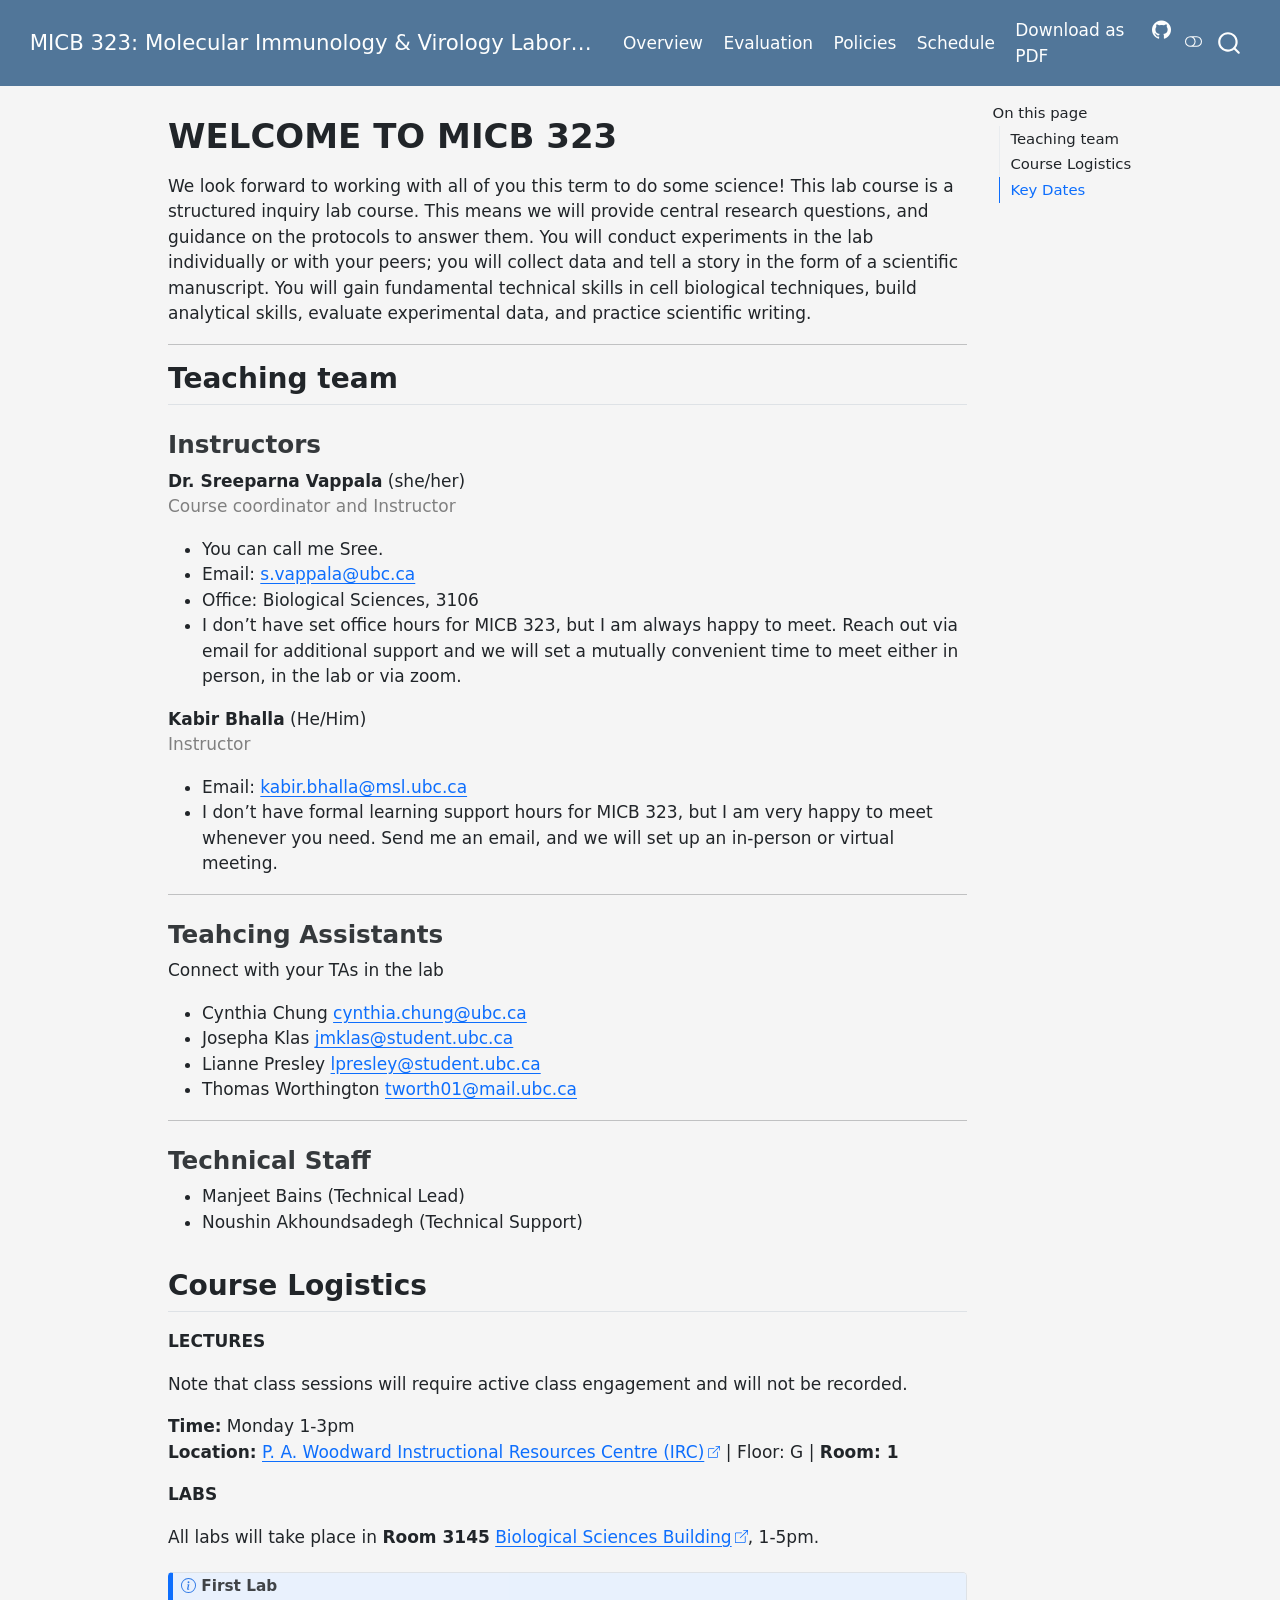
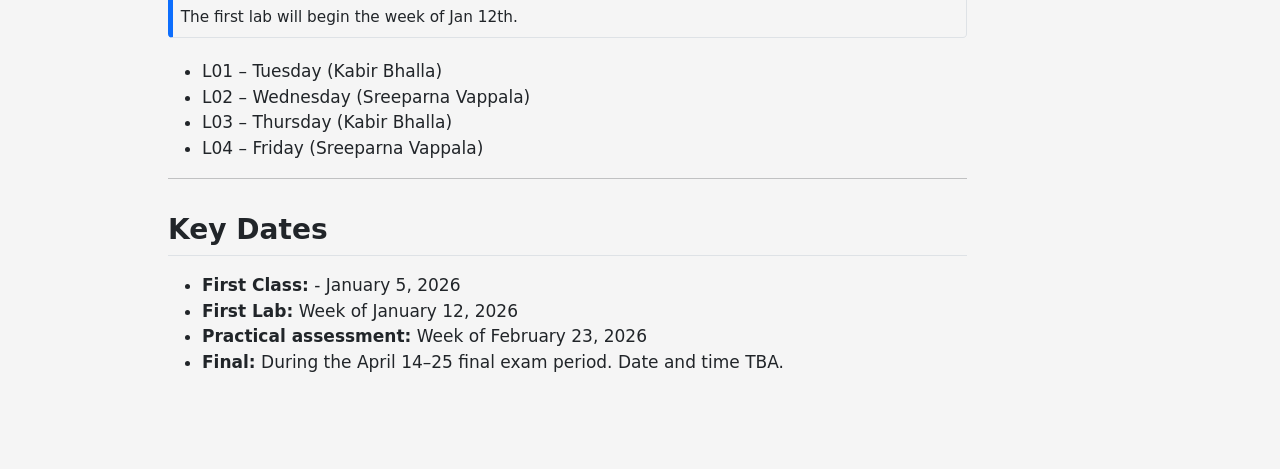
==== index.html @ b37df7ae "Built site for gh-pages" ====
<!DOCTYPE html>
<html xmlns="http://www.w3.org/1999/xhtml" lang="en" xml:lang="en"><head>

<meta charset="utf-8">
<meta name="generator" content="quarto-1.8.26">

<meta name="viewport" content="width=device-width, initial-scale=1.0, user-scalable=yes">


<title>WELCOME TO MICB 323 – MICB 323: Molecular Immunology &amp; Virology Laboratory</title>
<style>
code{white-space: pre-wrap;}
span.smallcaps{font-variant: small-caps;}
div.columns{display: flex; gap: min(4vw, 1.5em);}
div.column{flex: auto; overflow-x: auto;}
div.hanging-indent{margin-left: 1.5em; text-indent: -1.5em;}
ul.task-list{list-style: none;}
ul.task-list li input[type="checkbox"] {
  width: 0.8em;
  margin: 0 0.8em 0.2em -1em; /* quarto-specific, see https://github.com/quarto-dev/quarto-cli/issues/4556 */ 
  vertical-align: middle;
}
</style>


<script src="site_libs/quarto-nav/quarto-nav.js"></script>
<script src="site_libs/quarto-nav/headroom.min.js"></script>
<script src="site_libs/clipboard/clipboard.min.js"></script>
<script src="site_libs/quarto-search/autocomplete.umd.js"></script>
<script src="site_libs/quarto-search/fuse.min.js"></script>
<script src="site_libs/quarto-search/quarto-search.js"></script>
<meta name="quarto:offset" content="./">
<script src="site_libs/quarto-html/quarto.js" type="module"></script>
<script src="site_libs/quarto-html/tabsets/tabsets.js" type="module"></script>
<script src="site_libs/quarto-html/axe/axe-check.js" type="module"></script>
<script src="site_libs/quarto-html/popper.min.js"></script>
<script src="site_libs/quarto-html/tippy.umd.min.js"></script>
<script src="site_libs/quarto-html/anchor.min.js"></script>
<link href="site_libs/quarto-html/tippy.css" rel="stylesheet">
<link href="site_libs/quarto-html/quarto-syntax-highlighting-587c61ba64f3a5504c4d52d930310e48.css" rel="stylesheet" class="quarto-color-scheme" id="quarto-text-highlighting-styles">
<link href="site_libs/quarto-html/quarto-syntax-highlighting-dark-b758ccaa5987ceb1b75504551e579abf.css" rel="stylesheet" class="quarto-color-scheme quarto-color-alternate" id="quarto-text-highlighting-styles">
<link href="site_libs/quarto-html/quarto-syntax-highlighting-587c61ba64f3a5504c4d52d930310e48.css" rel="stylesheet" class="quarto-color-scheme-extra" id="quarto-text-highlighting-styles">
<script src="site_libs/bootstrap/bootstrap.min.js"></script>
<link href="site_libs/bootstrap/bootstrap-icons.css" rel="stylesheet">
<link href="site_libs/bootstrap/bootstrap-cabe82ec482b288a3880491aa7ab6cbd.min.css" rel="stylesheet" append-hash="true" class="quarto-color-scheme" id="quarto-bootstrap" data-mode="light">
<link href="site_libs/bootstrap/bootstrap-dark-44c35d404c9d61f388c5a20bd0a263a0.min.css" rel="stylesheet" append-hash="true" class="quarto-color-scheme quarto-color-alternate" id="quarto-bootstrap" data-mode="light">
<link href="site_libs/bootstrap/bootstrap-cabe82ec482b288a3880491aa7ab6cbd.min.css" rel="stylesheet" append-hash="true" class="quarto-color-scheme-extra" id="quarto-bootstrap" data-mode="light">
<script id="quarto-search-options" type="application/json">{
  "location": "navbar",
  "copy-button": false,
  "collapse-after": 3,
  "panel-placement": "end",
  "type": "overlay",
  "limit": 50,
  "keyboard-shortcut": [
    "f",
    "/",
    "s"
  ],
  "show-item-context": false,
  "language": {
    "search-no-results-text": "No results",
    "search-matching-documents-text": "matching documents",
    "search-copy-link-title": "Copy link to search",
    "search-hide-matches-text": "Hide additional matches",
    "search-more-match-text": "more match in this document",
    "search-more-matches-text": "more matches in this document",
    "search-clear-button-title": "Clear",
    "search-text-placeholder": "",
    "search-detached-cancel-button-title": "Cancel",
    "search-submit-button-title": "Submit",
    "search-label": "Search"
  }
}</script>


</head>

<body class="nav-fixed quarto-light"><script id="quarto-html-before-body" type="application/javascript">
    const toggleBodyColorMode = (bsSheetEl) => {
      const mode = bsSheetEl.getAttribute("data-mode");
      const bodyEl = window.document.querySelector("body");
      if (mode === "dark") {
        bodyEl.classList.add("quarto-dark");
        bodyEl.classList.remove("quarto-light");
      } else {
        bodyEl.classList.add("quarto-light");
        bodyEl.classList.remove("quarto-dark");
      }
    }
    const toggleBodyColorPrimary = () => {
      const bsSheetEl = window.document.querySelector("link#quarto-bootstrap:not([rel=disabled-stylesheet])");
      if (bsSheetEl) {
        toggleBodyColorMode(bsSheetEl);
      }
    }
    const setColorSchemeToggle = (alternate) => {
      const toggles = window.document.querySelectorAll('.quarto-color-scheme-toggle');
      for (let i=0; i < toggles.length; i++) {
        const toggle = toggles[i];
        if (toggle) {
          if (alternate) {
            toggle.classList.add("alternate");
          } else {
            toggle.classList.remove("alternate");
          }
        }
      }
    };
    const toggleColorMode = (alternate) => {
      // Switch the stylesheets
      const primaryStylesheets = window.document.querySelectorAll('link.quarto-color-scheme:not(.quarto-color-alternate)');
      const alternateStylesheets = window.document.querySelectorAll('link.quarto-color-scheme.quarto-color-alternate');
      manageTransitions('#quarto-margin-sidebar .nav-link', false);
      if (alternate) {
        // note: dark is layered on light, we don't disable primary!
        enableStylesheet(alternateStylesheets);
        for (const sheetNode of alternateStylesheets) {
          if (sheetNode.id === "quarto-bootstrap") {
            toggleBodyColorMode(sheetNode);
          }
        }
      } else {
        disableStylesheet(alternateStylesheets);
        enableStylesheet(primaryStylesheets)
        toggleBodyColorPrimary();
      }
      manageTransitions('#quarto-margin-sidebar .nav-link', true);
      // Switch the toggles
      setColorSchemeToggle(alternate)
      // Hack to workaround the fact that safari doesn't
      // properly recolor the scrollbar when toggling (#1455)
      if (navigator.userAgent.indexOf('Safari') > 0 && navigator.userAgent.indexOf('Chrome') == -1) {
        manageTransitions("body", false);
        window.scrollTo(0, 1);
        setTimeout(() => {
          window.scrollTo(0, 0);
          manageTransitions("body", true);
        }, 40);
      }
    }
    const disableStylesheet = (stylesheets) => {
      for (let i=0; i < stylesheets.length; i++) {
        const stylesheet = stylesheets[i];
        stylesheet.rel = 'disabled-stylesheet';
      }
    }
    const enableStylesheet = (stylesheets) => {
      for (let i=0; i < stylesheets.length; i++) {
        const stylesheet = stylesheets[i];
        if(stylesheet.rel !== 'stylesheet') { // for Chrome, which will still FOUC without this check
          stylesheet.rel = 'stylesheet';
        }
      }
    }
    const manageTransitions = (selector, allowTransitions) => {
      const els = window.document.querySelectorAll(selector);
      for (let i=0; i < els.length; i++) {
        const el = els[i];
        if (allowTransitions) {
          el.classList.remove('notransition');
        } else {
          el.classList.add('notransition');
        }
      }
    }
    const isFileUrl = () => {
      return window.location.protocol === 'file:';
    }
    const hasAlternateSentinel = () => {
      let styleSentinel = getColorSchemeSentinel();
      if (styleSentinel !== null) {
        return styleSentinel === "alternate";
      } else {
        return false;
      }
    }
    const setStyleSentinel = (alternate) => {
      const value = alternate ? "alternate" : "default";
      if (!isFileUrl()) {
        window.localStorage.setItem("quarto-color-scheme", value);
      } else {
        localAlternateSentinel = value;
      }
    }
    const getColorSchemeSentinel = () => {
      if (!isFileUrl()) {
        const storageValue = window.localStorage.getItem("quarto-color-scheme");
        return storageValue != null ? storageValue : localAlternateSentinel;
      } else {
        return localAlternateSentinel;
      }
    }
    const toggleGiscusIfUsed = (isAlternate, darkModeDefault) => {
      const baseTheme = document.querySelector('#giscus-base-theme')?.value ?? 'light';
      const alternateTheme = document.querySelector('#giscus-alt-theme')?.value ?? 'dark';
      let newTheme = '';
      if(authorPrefersDark) {
        newTheme = isAlternate ? baseTheme : alternateTheme;
      } else {
        newTheme = isAlternate ? alternateTheme : baseTheme;
      }
      const changeGiscusTheme = () => {
        // From: https://github.com/giscus/giscus/issues/336
        const sendMessage = (message) => {
          const iframe = document.querySelector('iframe.giscus-frame');
          if (!iframe) return;
          iframe.contentWindow.postMessage({ giscus: message }, 'https://giscus.app');
        }
        sendMessage({
          setConfig: {
            theme: newTheme
          }
        });
      }
      const isGiscussLoaded = window.document.querySelector('iframe.giscus-frame') !== null;
      if (isGiscussLoaded) {
        changeGiscusTheme();
      }
    };
    const authorPrefersDark = false;
    const darkModeDefault = authorPrefersDark;
      document.querySelector('link#quarto-text-highlighting-styles.quarto-color-scheme-extra').rel = 'disabled-stylesheet';
      document.querySelector('link#quarto-bootstrap.quarto-color-scheme-extra').rel = 'disabled-stylesheet';
    let localAlternateSentinel = darkModeDefault ? 'alternate' : 'default';
    // Dark / light mode switch
    window.quartoToggleColorScheme = () => {
      // Read the current dark / light value
      let toAlternate = !hasAlternateSentinel();
      toggleColorMode(toAlternate);
      setStyleSentinel(toAlternate);
      toggleGiscusIfUsed(toAlternate, darkModeDefault);
      window.dispatchEvent(new Event('resize'));
    };
    // Switch to dark mode if need be
    if (hasAlternateSentinel()) {
      toggleColorMode(true);
    } else {
      toggleColorMode(false);
    }
  </script>

<div id="quarto-search-results"></div>
  <header id="quarto-header" class="headroom fixed-top">
    <nav class="navbar navbar-expand-lg " data-bs-theme="dark">
      <div class="navbar-container container-fluid">
      <div class="navbar-brand-container mx-auto">
    <a class="navbar-brand" href="./index.html">
    <span class="navbar-title">MICB 323: Molecular Immunology &amp; Virology Laboratory</span>
    </a>
  </div>
            <div id="quarto-search" class="" title="Search"></div>
          <button class="navbar-toggler" type="button" data-bs-toggle="collapse" data-bs-target="#navbarCollapse" aria-controls="navbarCollapse" role="menu" aria-expanded="false" aria-label="Toggle navigation" onclick="if (window.quartoToggleHeadroom) { window.quartoToggleHeadroom(); }">
  <span class="navbar-toggler-icon"></span>
</button>
          <div class="collapse navbar-collapse" id="navbarCollapse">
            <ul class="navbar-nav navbar-nav-scroll me-auto">
  <li class="nav-item">
    <a class="nav-link" href="./overview.html"> 
<span class="menu-text">Overview</span></a>
  </li>  
  <li class="nav-item">
    <a class="nav-link" href="./evaluation.html"> 
<span class="menu-text">Evaluation</span></a>
  </li>  
  <li class="nav-item">
    <a class="nav-link" href="./course_policies.html"> 
<span class="menu-text">Policies</span></a>
  </li>  
  <li class="nav-item">
    <a class="nav-link" href="./schedule.html"> 
<span class="menu-text">Schedule</span></a>
  </li>  
</ul>
            <ul class="navbar-nav navbar-nav-scroll ms-auto">
  <li class="nav-item">
    <a class="nav-link" href="./MICB323-2025WT2-Syllabus.pdf"> 
<span class="menu-text">Download as PDF</span></a>
  </li>  
  <li class="nav-item compact">
    <a class="nav-link" href="https://github.com/ubc-micb-323/2025WT2"> <i class="bi bi-github" role="img">
</i> 
<span class="menu-text"></span></a>
  </li>  
</ul>
          </div> <!-- /navcollapse -->
            <div class="quarto-navbar-tools">
  <a href="" class="quarto-color-scheme-toggle quarto-navigation-tool  px-1" onclick="window.quartoToggleColorScheme(); return false;" title="Toggle dark mode"><i class="bi"></i></a>
</div>
      </div> <!-- /container-fluid -->
    </nav>
</header>
<!-- content -->
<div id="quarto-content" class="quarto-container page-columns page-rows-contents page-layout-article page-navbar">
<!-- sidebar -->
<!-- margin-sidebar -->
    <div id="quarto-margin-sidebar" class="sidebar margin-sidebar">
        <nav id="TOC" role="doc-toc" class="toc-active">
    <h2 id="toc-title">On this page</h2>
   
  <ul>
  <li><a href="#teaching-team" id="toc-teaching-team" class="nav-link active" data-scroll-target="#teaching-team">Teaching team</a>
  <ul class="collapse">
  <li><a href="#instructors" id="toc-instructors" class="nav-link" data-scroll-target="#instructors">Instructors</a></li>
  <li><a href="#teahcing-assistants" id="toc-teahcing-assistants" class="nav-link" data-scroll-target="#teahcing-assistants">Teahcing Assistants</a></li>
  <li><a href="#technical-staff" id="toc-technical-staff" class="nav-link" data-scroll-target="#technical-staff">Technical Staff</a></li>
  </ul></li>
  <li><a href="#course-logistics" id="toc-course-logistics" class="nav-link" data-scroll-target="#course-logistics">Course Logistics</a></li>
  <li><a href="#key-dates" id="toc-key-dates" class="nav-link" data-scroll-target="#key-dates">Key Dates</a></li>
  </ul>
</nav>
    </div>
<!-- main -->
<main class="content" id="quarto-document-content">


<header id="title-block-header" class="quarto-title-block default">
<div class="quarto-title">
<h1 class="title">WELCOME TO MICB 323</h1>
</div>



<div class="quarto-title-meta">

    
  
    
  </div>
  


</header>


<p>We look forward to working with all of you this term to do some science! This lab course is a structured inquiry lab course. This means we will provide central research questions, and guidance on the protocols to answer them. You will conduct experiments in the lab individually or with your peers; you will collect data and tell a story in the form of a scientific manuscript. You will gain fundamental technical skills in cell biological techniques, build analytical skills, evaluate experimental data, and practice scientific writing.</p>
<hr>
<section id="teaching-team" class="level2">
<h2 class="anchored" data-anchor-id="teaching-team">Teaching team</h2>
<section id="instructors" class="level3">
<h3 class="anchored" data-anchor-id="instructors">Instructors</h3>
<p><strong>Dr.&nbsp;Sreeparna Vappala</strong> (she/her)<br> <span style="color:gray;">Course coordinator and Instructor</span></p>
<ul>
<li>You can call me Sree.</li>
<li>Email: <a href="mailto:s.vappala@ubc.ca">s.vappala@ubc.ca</a></li>
<li>Office: Biological Sciences, 3106</li>
<li>I don’t have set office hours for MICB 323, but I am always happy to meet. Reach out via email for additional support and we will set a mutually convenient time to meet either in person, in the lab or via zoom.</li>
</ul>
<p><strong>Kabir Bhalla</strong> (He/Him)<br> <span style="color:gray;">Instructor</span></p>
<ul>
<li>Email: <a href="mailto:kabir.bhalla@msl.ubc.ca">kabir.bhalla@msl.ubc.ca</a></li>
<li>I don’t have formal learning support hours for MICB 323, but I am very happy to meet whenever you need. Send me an email, and we will set up an in-person or virtual meeting.</li>
</ul>
<hr>
</section>
<section id="teahcing-assistants" class="level3">
<h3 class="anchored" data-anchor-id="teahcing-assistants">Teahcing Assistants</h3>
<p>Connect with your TAs in the lab</p>
<ul>
<li>Cynthia Chung <a href="mailto:cynthia.chung@ubc.ca">cynthia.chung@ubc.ca</a></li>
<li>Josepha Klas <a href="mailto:jmklas@student.ubc.ca">jmklas@student.ubc.ca</a></li>
<li>Lianne Presley <a href="mailto:lpresley@student.ubc.ca">lpresley@student.ubc.ca</a></li>
<li>Thomas Worthington <a href="mailto:tworth01@mail.ubc.ca">tworth01@mail.ubc.ca</a></li>
</ul>
<hr>
</section>
<section id="technical-staff" class="level3">
<h3 class="anchored" data-anchor-id="technical-staff">Technical Staff</h3>
<ul>
<li>Manjeet Bains (Technical Lead)</li>
<li>Noushin Akhoundsadegh (Technical Support)</li>
</ul>
</section>
</section>
<section id="course-logistics" class="level2">
<h2 class="anchored" data-anchor-id="course-logistics">Course Logistics</h2>
<p><strong>LECTURES</strong></p>
<p>Note that class sessions will require active class engagement and will not be recorded.</p>
<p><strong>Time:</strong> Monday 1-3pm<br>
<strong>Location:</strong> <a href="https://maps.ubc.ca/?code=IRC">P. A. Woodward Instructional Resources Centre (IRC)</a> | Floor: G | <strong>Room: 1</strong></p>
<p><strong>LABS</strong></p>
<p>All labs will take place in <strong>Room 3145</strong> <a href="https://maps.ubc.ca/?code=BIOL">Biological Sciences Building</a>, 1-5pm.</p>
<div class="callout callout-style-default callout-note callout-titled">
<div class="callout-header d-flex align-content-center">
<div class="callout-icon-container">
<i class="callout-icon"></i>
</div>
<div class="callout-title-container flex-fill">
<span class="screen-reader-only">Note</span>First Lab
</div>
</div>
<div class="callout-body-container callout-body">
<p>The first lab will begin the week of Jan 12th.</p>
</div>
</div>
<ul>
<li>L01 – Tuesday (Kabir Bhalla)</li>
<li>L02 – Wednesday (Sreeparna Vappala)</li>
<li>L03 – Thursday (Kabir Bhalla)</li>
<li>L04 – Friday (Sreeparna Vappala)</li>
</ul>
<hr>
</section>
<section id="key-dates" class="level2">
<h2 class="anchored" data-anchor-id="key-dates">Key Dates</h2>
<ul>
<li><strong>First Class:</strong> - January 5, 2026</li>
<li><strong>First Lab:</strong> Week of January 12, 2026</li>
<li><strong>Practical assessment:</strong> Week of February 23, 2026</li>
<li><strong>Final:</strong> During the April 14–25 final exam period. Date and time TBA.</li>
</ul>


</section>

</main> <!-- /main -->
<script id="quarto-html-after-body" type="application/javascript">
  window.document.addEventListener("DOMContentLoaded", function (event) {
    // Ensure there is a toggle, if there isn't float one in the top right
    if (window.document.querySelector('.quarto-color-scheme-toggle') === null) {
      const a = window.document.createElement('a');
      a.classList.add('top-right');
      a.classList.add('quarto-color-scheme-toggle');
      a.href = "";
      a.onclick = function() { try { window.quartoToggleColorScheme(); } catch {} return false; };
      const i = window.document.createElement("i");
      i.classList.add('bi');
      a.appendChild(i);
      window.document.body.appendChild(a);
    }
    setColorSchemeToggle(hasAlternateSentinel())
    const icon = "";
    const anchorJS = new window.AnchorJS();
    anchorJS.options = {
      placement: 'right',
      icon: icon
    };
    anchorJS.add('.anchored');
    const isCodeAnnotation = (el) => {
      for (const clz of el.classList) {
        if (clz.startsWith('code-annotation-')) {                     
          return true;
        }
      }
      return false;
    }
    const onCopySuccess = function(e) {
      // button target
      const button = e.trigger;
      // don't keep focus
      button.blur();
      // flash "checked"
      button.classList.add('code-copy-button-checked');
      var currentTitle = button.getAttribute("title");
      button.setAttribute("title", "Copied!");
      let tooltip;
      if (window.bootstrap) {
        button.setAttribute("data-bs-toggle", "tooltip");
        button.setAttribute("data-bs-placement", "left");
        button.setAttribute("data-bs-title", "Copied!");
        tooltip = new bootstrap.Tooltip(button, 
          { trigger: "manual", 
            customClass: "code-copy-button-tooltip",
            offset: [0, -8]});
        tooltip.show();    
      }
      setTimeout(function() {
        if (tooltip) {
          tooltip.hide();
          button.removeAttribute("data-bs-title");
          button.removeAttribute("data-bs-toggle");
          button.removeAttribute("data-bs-placement");
        }
        button.setAttribute("title", currentTitle);
        button.classList.remove('code-copy-button-checked');
      }, 1000);
      // clear code selection
      e.clearSelection();
    }
    const getTextToCopy = function(trigger) {
      const outerScaffold = trigger.parentElement.cloneNode(true);
      const codeEl = outerScaffold.querySelector('code');
      for (const childEl of codeEl.children) {
        if (isCodeAnnotation(childEl)) {
          childEl.remove();
        }
      }
      return codeEl.innerText;
    }
    const clipboard = new window.ClipboardJS('.code-copy-button:not([data-in-quarto-modal])', {
      text: getTextToCopy
    });
    clipboard.on('success', onCopySuccess);
    if (window.document.getElementById('quarto-embedded-source-code-modal')) {
      const clipboardModal = new window.ClipboardJS('.code-copy-button[data-in-quarto-modal]', {
        text: getTextToCopy,
        container: window.document.getElementById('quarto-embedded-source-code-modal')
      });
      clipboardModal.on('success', onCopySuccess);
    }
      var localhostRegex = new RegExp(/^(?:http|https):\/\/localhost\:?[0-9]*\//);
      var mailtoRegex = new RegExp(/^mailto:/);
        var filterRegex = new RegExp("https:\/\/ubc-micb-323\.github\.io\/2025WT2");
      var isInternal = (href) => {
          return filterRegex.test(href) || localhostRegex.test(href) || mailtoRegex.test(href);
      }
      // Inspect non-navigation links and adorn them if external
     var links = window.document.querySelectorAll('a[href]:not(.nav-link):not(.navbar-brand):not(.toc-action):not(.sidebar-link):not(.sidebar-item-toggle):not(.pagination-link):not(.no-external):not([aria-hidden]):not(.dropdown-item):not(.quarto-navigation-tool):not(.about-link)');
      for (var i=0; i<links.length; i++) {
        const link = links[i];
        if (!isInternal(link.href)) {
          // undo the damage that might have been done by quarto-nav.js in the case of
          // links that we want to consider external
          if (link.dataset.originalHref !== undefined) {
            link.href = link.dataset.originalHref;
          }
            // target, if specified
            link.setAttribute("target", "_blank");
            if (link.getAttribute("rel") === null) {
              link.setAttribute("rel", "noopener");
            }
            // default icon
            link.classList.add("external");
        }
      }
    function tippyHover(el, contentFn, onTriggerFn, onUntriggerFn) {
      const config = {
        allowHTML: true,
        maxWidth: 500,
        delay: 100,
        arrow: false,
        appendTo: function(el) {
            return el.parentElement;
        },
        interactive: true,
        interactiveBorder: 10,
        theme: 'quarto',
        placement: 'bottom-start',
      };
      if (contentFn) {
        config.content = contentFn;
      }
      if (onTriggerFn) {
        config.onTrigger = onTriggerFn;
      }
      if (onUntriggerFn) {
        config.onUntrigger = onUntriggerFn;
      }
      window.tippy(el, config); 
    }
    const noterefs = window.document.querySelectorAll('a[role="doc-noteref"]');
    for (var i=0; i<noterefs.length; i++) {
      const ref = noterefs[i];
      tippyHover(ref, function() {
        // use id or data attribute instead here
        let href = ref.getAttribute('data-footnote-href') || ref.getAttribute('href');
        try { href = new URL(href).hash; } catch {}
        const id = href.replace(/^#\/?/, "");
        const note = window.document.getElementById(id);
        if (note) {
          return note.innerHTML;
        } else {
          return "";
        }
      });
    }
    const xrefs = window.document.querySelectorAll('a.quarto-xref');
    const processXRef = (id, note) => {
      // Strip column container classes
      const stripColumnClz = (el) => {
        el.classList.remove("page-full", "page-columns");
        if (el.children) {
          for (const child of el.children) {
            stripColumnClz(child);
          }
        }
      }
      stripColumnClz(note)
      if (id === null || id.startsWith('sec-')) {
        // Special case sections, only their first couple elements
        const container = document.createElement("div");
        if (note.children && note.children.length > 2) {
          container.appendChild(note.children[0].cloneNode(true));
          for (let i = 1; i < note.children.length; i++) {
            const child = note.children[i];
            if (child.tagName === "P" && child.innerText === "") {
              continue;
            } else {
              container.appendChild(child.cloneNode(true));
              break;
            }
          }
          if (window.Quarto?.typesetMath) {
            window.Quarto.typesetMath(container);
          }
          return container.innerHTML
        } else {
          if (window.Quarto?.typesetMath) {
            window.Quarto.typesetMath(note);
          }
          return note.innerHTML;
        }
      } else {
        // Remove any anchor links if they are present
        const anchorLink = note.querySelector('a.anchorjs-link');
        if (anchorLink) {
          anchorLink.remove();
        }
        if (window.Quarto?.typesetMath) {
          window.Quarto.typesetMath(note);
        }
        if (note.classList.contains("callout")) {
          return note.outerHTML;
        } else {
          return note.innerHTML;
        }
      }
    }
    for (var i=0; i<xrefs.length; i++) {
      const xref = xrefs[i];
      tippyHover(xref, undefined, function(instance) {
        instance.disable();
        let url = xref.getAttribute('href');
        let hash = undefined; 
        if (url.startsWith('#')) {
          hash = url;
        } else {
          try { hash = new URL(url).hash; } catch {}
        }
        if (hash) {
          const id = hash.replace(/^#\/?/, "");
          const note = window.document.getElementById(id);
          if (note !== null) {
            try {
              const html = processXRef(id, note.cloneNode(true));
              instance.setContent(html);
            } finally {
              instance.enable();
              instance.show();
            }
          } else {
            // See if we can fetch this
            fetch(url.split('#')[0])
            .then(res => res.text())
            .then(html => {
              const parser = new DOMParser();
              const htmlDoc = parser.parseFromString(html, "text/html");
              const note = htmlDoc.getElementById(id);
              if (note !== null) {
                const html = processXRef(id, note);
                instance.setContent(html);
              } 
            }).finally(() => {
              instance.enable();
              instance.show();
            });
          }
        } else {
          // See if we can fetch a full url (with no hash to target)
          // This is a special case and we should probably do some content thinning / targeting
          fetch(url)
          .then(res => res.text())
          .then(html => {
            const parser = new DOMParser();
            const htmlDoc = parser.parseFromString(html, "text/html");
            const note = htmlDoc.querySelector('main.content');
            if (note !== null) {
              // This should only happen for chapter cross references
              // (since there is no id in the URL)
              // remove the first header
              if (note.children.length > 0 && note.children[0].tagName === "HEADER") {
                note.children[0].remove();
              }
              const html = processXRef(null, note);
              instance.setContent(html);
            } 
          }).finally(() => {
            instance.enable();
            instance.show();
          });
        }
      }, function(instance) {
      });
    }
        let selectedAnnoteEl;
        const selectorForAnnotation = ( cell, annotation) => {
          let cellAttr = 'data-code-cell="' + cell + '"';
          let lineAttr = 'data-code-annotation="' +  annotation + '"';
          const selector = 'span[' + cellAttr + '][' + lineAttr + ']';
          return selector;
        }
        const selectCodeLines = (annoteEl) => {
          const doc = window.document;
          const targetCell = annoteEl.getAttribute("data-target-cell");
          const targetAnnotation = annoteEl.getAttribute("data-target-annotation");
          const annoteSpan = window.document.querySelector(selectorForAnnotation(targetCell, targetAnnotation));
          const lines = annoteSpan.getAttribute("data-code-lines").split(",");
          const lineIds = lines.map((line) => {
            return targetCell + "-" + line;
          })
          let top = null;
          let height = null;
          let parent = null;
          if (lineIds.length > 0) {
              //compute the position of the single el (top and bottom and make a div)
              const el = window.document.getElementById(lineIds[0]);
              top = el.offsetTop;
              height = el.offsetHeight;
              parent = el.parentElement.parentElement;
            if (lineIds.length > 1) {
              const lastEl = window.document.getElementById(lineIds[lineIds.length - 1]);
              const bottom = lastEl.offsetTop + lastEl.offsetHeight;
              height = bottom - top;
            }
            if (top !== null && height !== null && parent !== null) {
              // cook up a div (if necessary) and position it 
              let div = window.document.getElementById("code-annotation-line-highlight");
              if (div === null) {
                div = window.document.createElement("div");
                div.setAttribute("id", "code-annotation-line-highlight");
                div.style.position = 'absolute';
                parent.appendChild(div);
              }
              div.style.top = top - 2 + "px";
              div.style.height = height + 4 + "px";
              div.style.left = 0;
              let gutterDiv = window.document.getElementById("code-annotation-line-highlight-gutter");
              if (gutterDiv === null) {
                gutterDiv = window.document.createElement("div");
                gutterDiv.setAttribute("id", "code-annotation-line-highlight-gutter");
                gutterDiv.style.position = 'absolute';
                const codeCell = window.document.getElementById(targetCell);
                const gutter = codeCell.querySelector('.code-annotation-gutter');
                gutter.appendChild(gutterDiv);
              }
              gutterDiv.style.top = top - 2 + "px";
              gutterDiv.style.height = height + 4 + "px";
            }
            selectedAnnoteEl = annoteEl;
          }
        };
        const unselectCodeLines = () => {
          const elementsIds = ["code-annotation-line-highlight", "code-annotation-line-highlight-gutter"];
          elementsIds.forEach((elId) => {
            const div = window.document.getElementById(elId);
            if (div) {
              div.remove();
            }
          });
          selectedAnnoteEl = undefined;
        };
          // Handle positioning of the toggle
      window.addEventListener(
        "resize",
        throttle(() => {
          elRect = undefined;
          if (selectedAnnoteEl) {
            selectCodeLines(selectedAnnoteEl);
          }
        }, 10)
      );
      function throttle(fn, ms) {
      let throttle = false;
      let timer;
        return (...args) => {
          if(!throttle) { // first call gets through
              fn.apply(this, args);
              throttle = true;
          } else { // all the others get throttled
              if(timer) clearTimeout(timer); // cancel #2
              timer = setTimeout(() => {
                fn.apply(this, args);
                timer = throttle = false;
              }, ms);
          }
        };
      }
        // Attach click handler to the DT
        const annoteDls = window.document.querySelectorAll('dt[data-target-cell]');
        for (const annoteDlNode of annoteDls) {
          annoteDlNode.addEventListener('click', (event) => {
            const clickedEl = event.target;
            if (clickedEl !== selectedAnnoteEl) {
              unselectCodeLines();
              const activeEl = window.document.querySelector('dt[data-target-cell].code-annotation-active');
              if (activeEl) {
                activeEl.classList.remove('code-annotation-active');
              }
              selectCodeLines(clickedEl);
              clickedEl.classList.add('code-annotation-active');
            } else {
              // Unselect the line
              unselectCodeLines();
              clickedEl.classList.remove('code-annotation-active');
            }
          });
        }
    const findCites = (el) => {
      const parentEl = el.parentElement;
      if (parentEl) {
        const cites = parentEl.dataset.cites;
        if (cites) {
          return {
            el,
            cites: cites.split(' ')
          };
        } else {
          return findCites(el.parentElement)
        }
      } else {
        return undefined;
      }
    };
    var bibliorefs = window.document.querySelectorAll('a[role="doc-biblioref"]');
    for (var i=0; i<bibliorefs.length; i++) {
      const ref = bibliorefs[i];
      const citeInfo = findCites(ref);
      if (citeInfo) {
        tippyHover(citeInfo.el, function() {
          var popup = window.document.createElement('div');
          citeInfo.cites.forEach(function(cite) {
            var citeDiv = window.document.createElement('div');
            citeDiv.classList.add('hanging-indent');
            citeDiv.classList.add('csl-entry');
            var biblioDiv = window.document.getElementById('ref-' + cite);
            if (biblioDiv) {
              citeDiv.innerHTML = biblioDiv.innerHTML;
            }
            popup.appendChild(citeDiv);
          });
          return popup.innerHTML;
        });
      }
    }
  });
  </script>
</div> <!-- /content -->




</body></html>
---- site_libs/quarto-html/tippy.css ----
.tippy-box[data-animation=fade][data-state=hidden]{opacity:0}[data-tippy-root]{max-width:calc(100vw - 10px)}.tippy-box{position:relative;background-color:#333;color:#fff;border-radius:4px;font-size:14px;line-height:1.4;white-space:normal;outline:0;transition-property:transform,visibility,opacity}.tippy-box[data-placement^=top]>.tippy-arrow{bottom:0}.tippy-box[data-placement^=top]>.tippy-arrow:before{bottom:-7px;left:0;border-width:8px 8px 0;border-top-color:initial;transform-origin:center top}.tippy-box[data-placement^=bottom]>.tippy-arrow{top:0}.tippy-box[data-placement^=bottom]>.tippy-arrow:before{top:-7px;left:0;border-width:0 8px 8px;border-bottom-color:initial;transform-origin:center bottom}.tippy-box[data-placement^=left]>.tippy-arrow{right:0}.tippy-box[data-placement^=left]>.tippy-arrow:before{border-width:8px 0 8px 8px;border-left-color:initial;right:-7px;transform-origin:center left}.tippy-box[data-placement^=right]>.tippy-arrow{left:0}.tippy-box[data-placement^=right]>.tippy-arrow:before{left:-7px;border-width:8px 8px 8px 0;border-right-color:initial;transform-origin:center right}.tippy-box[data-inertia][data-state=visible]{transition-timing-function:cubic-bezier(.54,1.5,.38,1.11)}.tippy-arrow{width:16px;height:16px;color:#333}.tippy-arrow:before{content:"";position:absolute;border-color:transparent;border-style:solid}.tippy-content{position:relative;padding:5px 9px;z-index:1}
---- site_libs/quarto-html/quarto-syntax-highlighting-587c61ba64f3a5504c4d52d930310e48.css ----
/* quarto syntax highlight colors */
:root {
  --quarto-hl-ot-color: #003B4F;
  --quarto-hl-at-color: #657422;
  --quarto-hl-ss-color: #20794D;
  --quarto-hl-an-color: #5E5E5E;
  --quarto-hl-fu-color: #4758AB;
  --quarto-hl-st-color: #20794D;
  --quarto-hl-cf-color: #003B4F;
  --quarto-hl-op-color: #5E5E5E;
  --quarto-hl-er-color: #AD0000;
  --quarto-hl-bn-color: #AD0000;
  --quarto-hl-al-color: #AD0000;
  --quarto-hl-va-color: #111111;
  --quarto-hl-bu-color: inherit;
  --quarto-hl-ex-color: inherit;
  --quarto-hl-pp-color: #AD0000;
  --quarto-hl-in-color: #5E5E5E;
  --quarto-hl-vs-color: #20794D;
  --quarto-hl-wa-color: #5E5E5E;
  --quarto-hl-do-color: #5E5E5E;
  --quarto-hl-im-color: #00769E;
  --quarto-hl-ch-color: #20794D;
  --quarto-hl-dt-color: #AD0000;
  --quarto-hl-fl-color: #AD0000;
  --quarto-hl-co-color: #5E5E5E;
  --quarto-hl-cv-color: #5E5E5E;
  --quarto-hl-cn-color: #8f5902;
  --quarto-hl-sc-color: #5E5E5E;
  --quarto-hl-dv-color: #AD0000;
  --quarto-hl-kw-color: #003B4F;
}

/* other quarto variables */
:root {
  --quarto-font-monospace: SFMono-Regular, Menlo, Monaco, Consolas, "Liberation Mono", "Courier New", monospace;
}

/* syntax highlight based on Pandoc's rules */
pre > code.sourceCode > span {
  color: #003B4F;
}

code.sourceCode > span {
  color: #003B4F;
}

div.sourceCode,
div.sourceCode pre.sourceCode {
  color: #003B4F;
}

/* Normal */
code span {
  color: #003B4F;
}

/* Alert */
code span.al {
  color: #AD0000;
  font-style: inherit;
}

/* Annotation */
code span.an {
  color: #5E5E5E;
  font-style: inherit;
}

/* Attribute */
code span.at {
  color: #657422;
  font-style: inherit;
}

/* BaseN */
code span.bn {
  color: #AD0000;
  font-style: inherit;
}

/* BuiltIn */
code span.bu {
  font-style: inherit;
}

/* ControlFlow */
code span.cf {
  color: #003B4F;
  font-weight: bold;
  font-style: inherit;
}

/* Char */
code span.ch {
  color: #20794D;
  font-style: inherit;
}

/* Constant */
code span.cn {
  color: #8f5902;
  font-style: inherit;
}

/* Comment */
code span.co {
  color: #5E5E5E;
  font-style: inherit;
}

/* CommentVar */
code span.cv {
  color: #5E5E5E;
  font-style: italic;
}

/* Documentation */
code span.do {
  color: #5E5E5E;
  font-style: italic;
}

/* DataType */
code span.dt {
  color: #AD0000;
  font-style: inherit;
}

/* DecVal */
code span.dv {
  color: #AD0000;
  font-style: inherit;
}

/* Error */
code span.er {
  color: #AD0000;
  font-style: inherit;
}

/* Extension */
code span.ex {
  font-style: inherit;
}

/* Float */
code span.fl {
  color: #AD0000;
  font-style: inherit;
}

/* Function */
code span.fu {
  color: #4758AB;
  font-style: inherit;
}

/* Import */
code span.im {
  color: #00769E;
  font-style: inherit;
}

/* Information */
code span.in {
  color: #5E5E5E;
  font-style: inherit;
}

/* Keyword */
code span.kw {
  color: #003B4F;
  font-weight: bold;
  font-style: inherit;
}

/* Operator */
code span.op {
  color: #5E5E5E;
  font-style: inherit;
}

/* Other */
code span.ot {
  color: #003B4F;
  font-style: inherit;
}

/* Preprocessor */
code span.pp {
  color: #AD0000;
  font-style: inherit;
}

/* SpecialChar */
code span.sc {
  color: #5E5E5E;
  font-style: inherit;
}

/* SpecialString */
code span.ss {
  color: #20794D;
  font-style: inherit;
}

/* String */
code span.st {
  color: #20794D;
  font-style: inherit;
}

/* Variable */
code span.va {
  color: #111111;
  font-style: inherit;
}

/* VerbatimString */
code span.vs {
  color: #20794D;
  font-style: inherit;
}

/* Warning */
code span.wa {
  color: #5E5E5E;
  font-style: italic;
}

.prevent-inlining {
  content: "</";
}

/*# sourceMappingURL=2dce1cc6c82594539e1579de68416b47.css.map */
---- site_libs/quarto-html/quarto-syntax-highlighting-dark-b758ccaa5987ceb1b75504551e579abf.css ----
/* quarto syntax highlight colors */
:root {
  --quarto-hl-al-color: #f07178;
  --quarto-hl-an-color: #d4d0ab;
  --quarto-hl-at-color: #00e0e0;
  --quarto-hl-bn-color: #d4d0ab;
  --quarto-hl-bu-color: #abe338;
  --quarto-hl-ch-color: #abe338;
  --quarto-hl-co-color: #f8f8f2;
  --quarto-hl-cv-color: #ffd700;
  --quarto-hl-cn-color: #ffd700;
  --quarto-hl-cf-color: #ffa07a;
  --quarto-hl-dt-color: #ffa07a;
  --quarto-hl-dv-color: #d4d0ab;
  --quarto-hl-do-color: #f8f8f2;
  --quarto-hl-er-color: #f07178;
  --quarto-hl-ex-color: #00e0e0;
  --quarto-hl-fl-color: #d4d0ab;
  --quarto-hl-fu-color: #ffa07a;
  --quarto-hl-im-color: #abe338;
  --quarto-hl-in-color: #d4d0ab;
  --quarto-hl-kw-color: #ffa07a;
  --quarto-hl-op-color: #ffa07a;
  --quarto-hl-ot-color: #00e0e0;
  --quarto-hl-pp-color: #dcc6e0;
  --quarto-hl-re-color: #00e0e0;
  --quarto-hl-sc-color: #abe338;
  --quarto-hl-ss-color: #abe338;
  --quarto-hl-st-color: #abe338;
  --quarto-hl-va-color: #00e0e0;
  --quarto-hl-vs-color: #abe338;
  --quarto-hl-wa-color: #dcc6e0;
}

/* other quarto variables */
:root {
  --quarto-font-monospace: SFMono-Regular, Menlo, Monaco, Consolas, "Liberation Mono", "Courier New", monospace;
}

/* syntax highlight based on Pandoc's rules */
pre > code.sourceCode > span {
  color: #f8f8f2;
}

code.sourceCode > span {
  color: #f8f8f2;
}

div.sourceCode,
div.sourceCode pre.sourceCode {
  color: #f8f8f2;
}

/* Normal */
code span {
  color: #f8f8f2;
}

/* Alert */
code span.al {
  color: #f07178;
}

/* Annotation */
code span.an {
  color: #d4d0ab;
}

/* Attribute */
code span.at {
  color: #00e0e0;
}

/* BaseN */
code span.bn {
  color: #d4d0ab;
}

/* BuiltIn */
code span.bu {
  color: #abe338;
}

/* ControlFlow */
code span.cf {
  font-weight: bold;
  color: #ffa07a;
}

/* Char */
code span.ch {
  color: #abe338;
}

/* Constant */
code span.cn {
  color: #ffd700;
}

/* Comment */
code span.co {
  font-style: italic;
  color: #f8f8f2;
}

/* CommentVar */
code span.cv {
  color: #ffd700;
}

/* Documentation */
code span.do {
  color: #f8f8f2;
}

/* DataType */
code span.dt {
  color: #ffa07a;
}

/* DecVal */
code span.dv {
  color: #d4d0ab;
}

/* Error */
code span.er {
  color: #f07178;
  text-decoration: underline;
}

/* Extension */
code span.ex {
  font-weight: bold;
  color: #00e0e0;
}

/* Float */
code span.fl {
  color: #d4d0ab;
}

/* Function */
code span.fu {
  color: #ffa07a;
}

/* Import */
code span.im {
  color: #abe338;
}

/* Information */
code span.in {
  color: #d4d0ab;
}

/* Keyword */
code span.kw {
  font-weight: bold;
  color: #ffa07a;
}

/* Operator */
code span.op {
  color: #ffa07a;
}

/* Other */
code span.ot {
  color: #00e0e0;
}

/* Preprocessor */
code span.pp {
  color: #dcc6e0;
}

/* RegionMarker */
code span.re {
  background-color: #f8f8f2;
  color: #00e0e0;
}

/* SpecialChar */
code span.sc {
  color: #abe338;
}

/* SpecialString */
code span.ss {
  color: #abe338;
}

/* String */
code span.st {
  color: #abe338;
}

/* Variable */
code span.va {
  color: #00e0e0;
}

/* VerbatimString */
code span.vs {
  color: #abe338;
}

/* Warning */
code span.wa {
  color: #dcc6e0;
}

.prevent-inlining {
  content: "</";
}

/*# sourceMappingURL=6c091f0476edacc1e88d089996040f32.css.map */
---- site_libs/quarto-html/quarto-syntax-highlighting-587c61ba64f3a5504c4d52d930310e48.css ----
/* quarto syntax highlight colors */
:root {
  --quarto-hl-ot-color: #003B4F;
  --quarto-hl-at-color: #657422;
  --quarto-hl-ss-color: #20794D;
  --quarto-hl-an-color: #5E5E5E;
  --quarto-hl-fu-color: #4758AB;
  --quarto-hl-st-color: #20794D;
  --quarto-hl-cf-color: #003B4F;
  --quarto-hl-op-color: #5E5E5E;
  --quarto-hl-er-color: #AD0000;
  --quarto-hl-bn-color: #AD0000;
  --quarto-hl-al-color: #AD0000;
  --quarto-hl-va-color: #111111;
  --quarto-hl-bu-color: inherit;
  --quarto-hl-ex-color: inherit;
  --quarto-hl-pp-color: #AD0000;
  --quarto-hl-in-color: #5E5E5E;
  --quarto-hl-vs-color: #20794D;
  --quarto-hl-wa-color: #5E5E5E;
  --quarto-hl-do-color: #5E5E5E;
  --quarto-hl-im-color: #00769E;
  --quarto-hl-ch-color: #20794D;
  --quarto-hl-dt-color: #AD0000;
  --quarto-hl-fl-color: #AD0000;
  --quarto-hl-co-color: #5E5E5E;
  --quarto-hl-cv-color: #5E5E5E;
  --quarto-hl-cn-color: #8f5902;
  --quarto-hl-sc-color: #5E5E5E;
  --quarto-hl-dv-color: #AD0000;
  --quarto-hl-kw-color: #003B4F;
}

/* other quarto variables */
:root {
  --quarto-font-monospace: SFMono-Regular, Menlo, Monaco, Consolas, "Liberation Mono", "Courier New", monospace;
}

/* syntax highlight based on Pandoc's rules */
pre > code.sourceCode > span {
  color: #003B4F;
}

code.sourceCode > span {
  color: #003B4F;
}

div.sourceCode,
div.sourceCode pre.sourceCode {
  color: #003B4F;
}

/* Normal */
code span {
  color: #003B4F;
}

/* Alert */
code span.al {
  color: #AD0000;
  font-style: inherit;
}

/* Annotation */
code span.an {
  color: #5E5E5E;
  font-style: inherit;
}

/* Attribute */
code span.at {
  color: #657422;
  font-style: inherit;
}

/* BaseN */
code span.bn {
  color: #AD0000;
  font-style: inherit;
}

/* BuiltIn */
code span.bu {
  font-style: inherit;
}

/* ControlFlow */
code span.cf {
  color: #003B4F;
  font-weight: bold;
  font-style: inherit;
}

/* Char */
code span.ch {
  color: #20794D;
  font-style: inherit;
}

/* Constant */
code span.cn {
  color: #8f5902;
  font-style: inherit;
}

/* Comment */
code span.co {
  color: #5E5E5E;
  font-style: inherit;
}

/* CommentVar */
code span.cv {
  color: #5E5E5E;
  font-style: italic;
}

/* Documentation */
code span.do {
  color: #5E5E5E;
  font-style: italic;
}

/* DataType */
code span.dt {
  color: #AD0000;
  font-style: inherit;
}

/* DecVal */
code span.dv {
  color: #AD0000;
  font-style: inherit;
}

/* Error */
code span.er {
  color: #AD0000;
  font-style: inherit;
}

/* Extension */
code span.ex {
  font-style: inherit;
}

/* Float */
code span.fl {
  color: #AD0000;
  font-style: inherit;
}

/* Function */
code span.fu {
  color: #4758AB;
  font-style: inherit;
}

/* Import */
code span.im {
  color: #00769E;
  font-style: inherit;
}

/* Information */
code span.in {
  color: #5E5E5E;
  font-style: inherit;
}

/* Keyword */
code span.kw {
  color: #003B4F;
  font-weight: bold;
  font-style: inherit;
}

/* Operator */
code span.op {
  color: #5E5E5E;
  font-style: inherit;
}

/* Other */
code span.ot {
  color: #003B4F;
  font-style: inherit;
}

/* Preprocessor */
code span.pp {
  color: #AD0000;
  font-style: inherit;
}

/* SpecialChar */
code span.sc {
  color: #5E5E5E;
  font-style: inherit;
}

/* SpecialString */
code span.ss {
  color: #20794D;
  font-style: inherit;
}

/* String */
code span.st {
  color: #20794D;
  font-style: inherit;
}

/* Variable */
code span.va {
  color: #111111;
  font-style: inherit;
}

/* VerbatimString */
code span.vs {
  color: #20794D;
  font-style: inherit;
}

/* Warning */
code span.wa {
  color: #5E5E5E;
  font-style: italic;
}

.prevent-inlining {
  content: "</";
}

/*# sourceMappingURL=2dce1cc6c82594539e1579de68416b47.css.map */
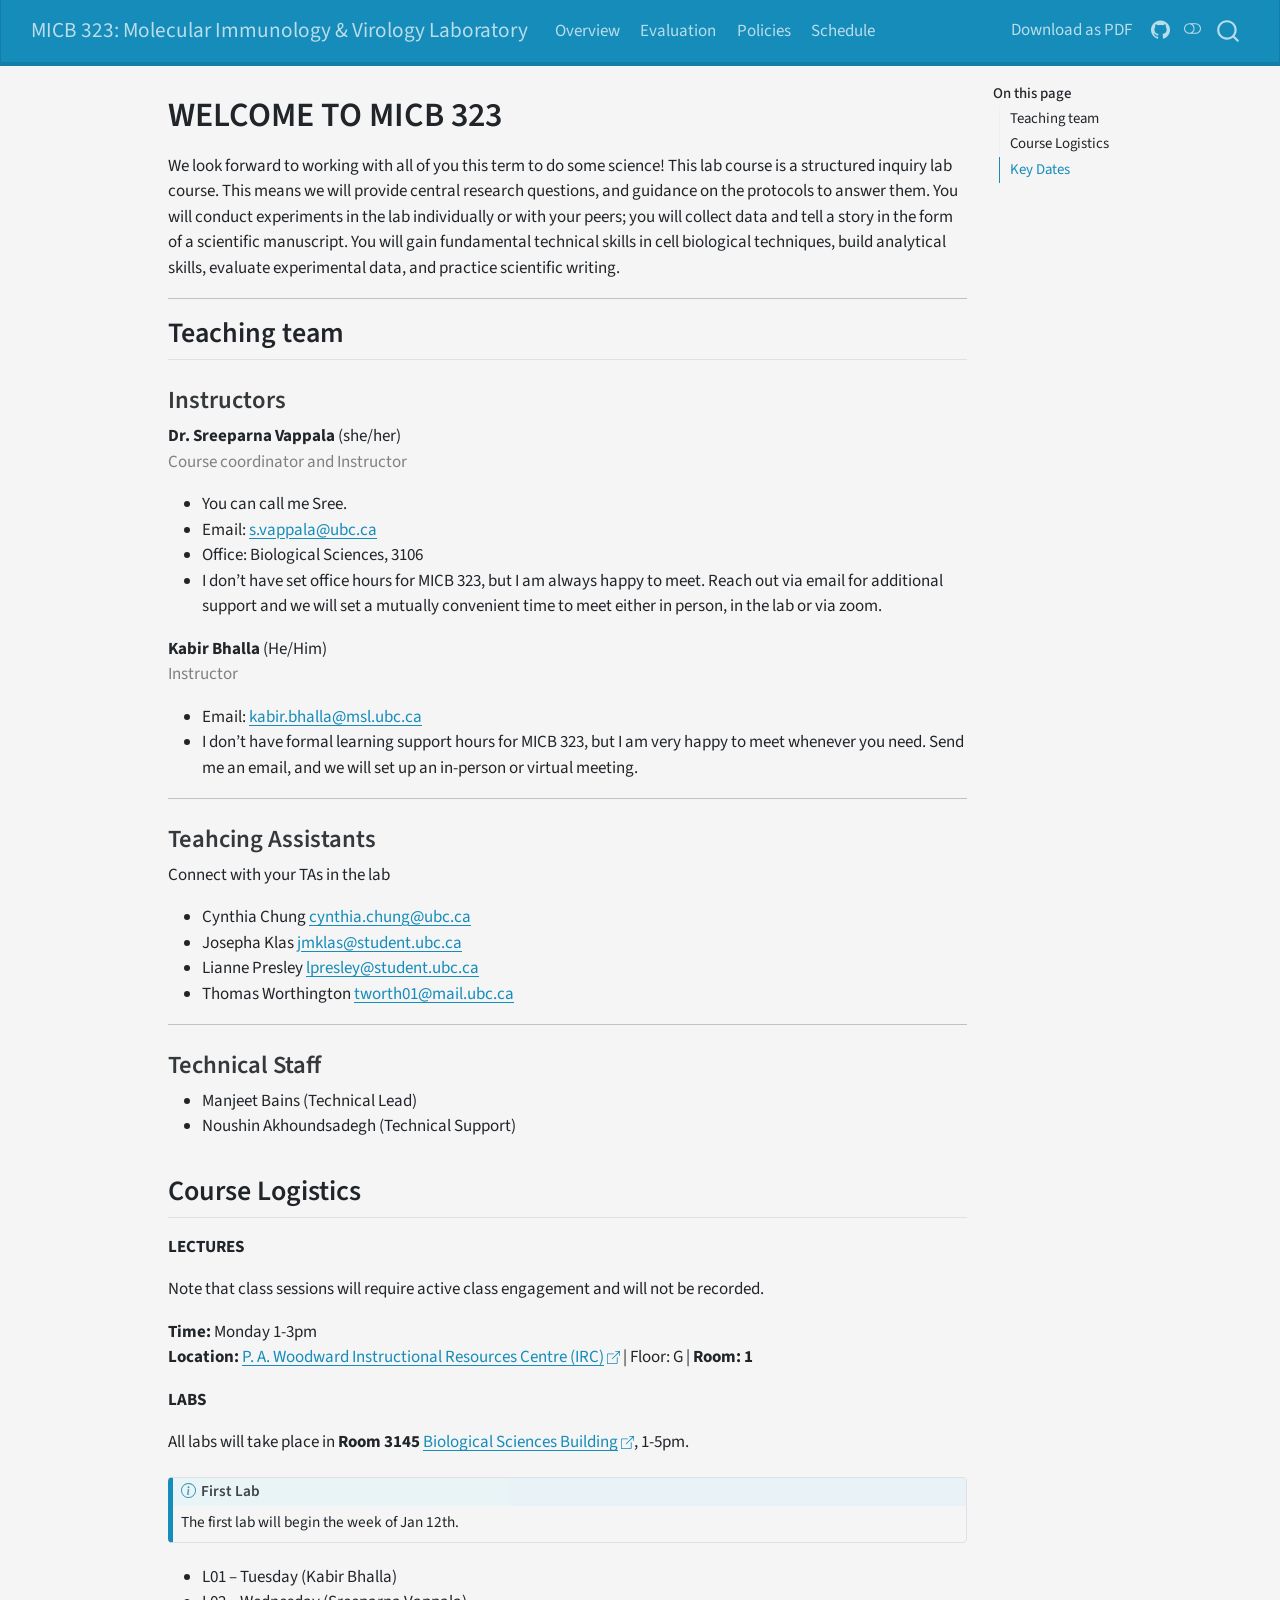
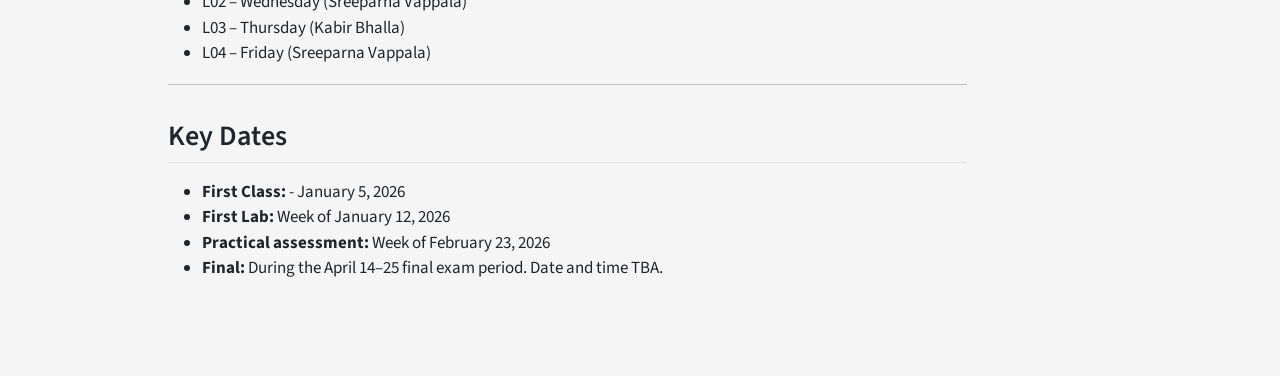
==== commit 2d514590: "Built site for gh-pages" ====
--- a/index.html
+++ b/index.html
@@ -42,9 +42,9 @@
 <link href="site_libs/quarto-html/quarto-syntax-highlighting-587c61ba64f3a5504c4d52d930310e48.css" rel="stylesheet" class="quarto-color-scheme-extra" id="quarto-text-highlighting-styles">
 <script src="site_libs/bootstrap/bootstrap.min.js"></script>
 <link href="site_libs/bootstrap/bootstrap-icons.css" rel="stylesheet">
-<link href="site_libs/bootstrap/bootstrap-cabe82ec482b288a3880491aa7ab6cbd.min.css" rel="stylesheet" append-hash="true" class="quarto-color-scheme" id="quarto-bootstrap" data-mode="light">
-<link href="site_libs/bootstrap/bootstrap-dark-44c35d404c9d61f388c5a20bd0a263a0.min.css" rel="stylesheet" append-hash="true" class="quarto-color-scheme quarto-color-alternate" id="quarto-bootstrap" data-mode="light">
-<link href="site_libs/bootstrap/bootstrap-cabe82ec482b288a3880491aa7ab6cbd.min.css" rel="stylesheet" append-hash="true" class="quarto-color-scheme-extra" id="quarto-bootstrap" data-mode="light">
+<link href="site_libs/bootstrap/bootstrap-3ccee14d926ec93585b534bfed14ab95.min.css" rel="stylesheet" append-hash="true" class="quarto-color-scheme" id="quarto-bootstrap" data-mode="light">
+<link href="site_libs/bootstrap/bootstrap-dark-74c16cd49b7276ebcea2e5b7beba52f1.min.css" rel="stylesheet" append-hash="true" class="quarto-color-scheme quarto-color-alternate" id="quarto-bootstrap" data-mode="light">
+<link href="site_libs/bootstrap/bootstrap-3ccee14d926ec93585b534bfed14ab95.min.css" rel="stylesheet" append-hash="true" class="quarto-color-scheme-extra" id="quarto-bootstrap" data-mode="light">
 <script id="quarto-search-options" type="application/json">{
   "location": "navbar",
   "copy-button": false,
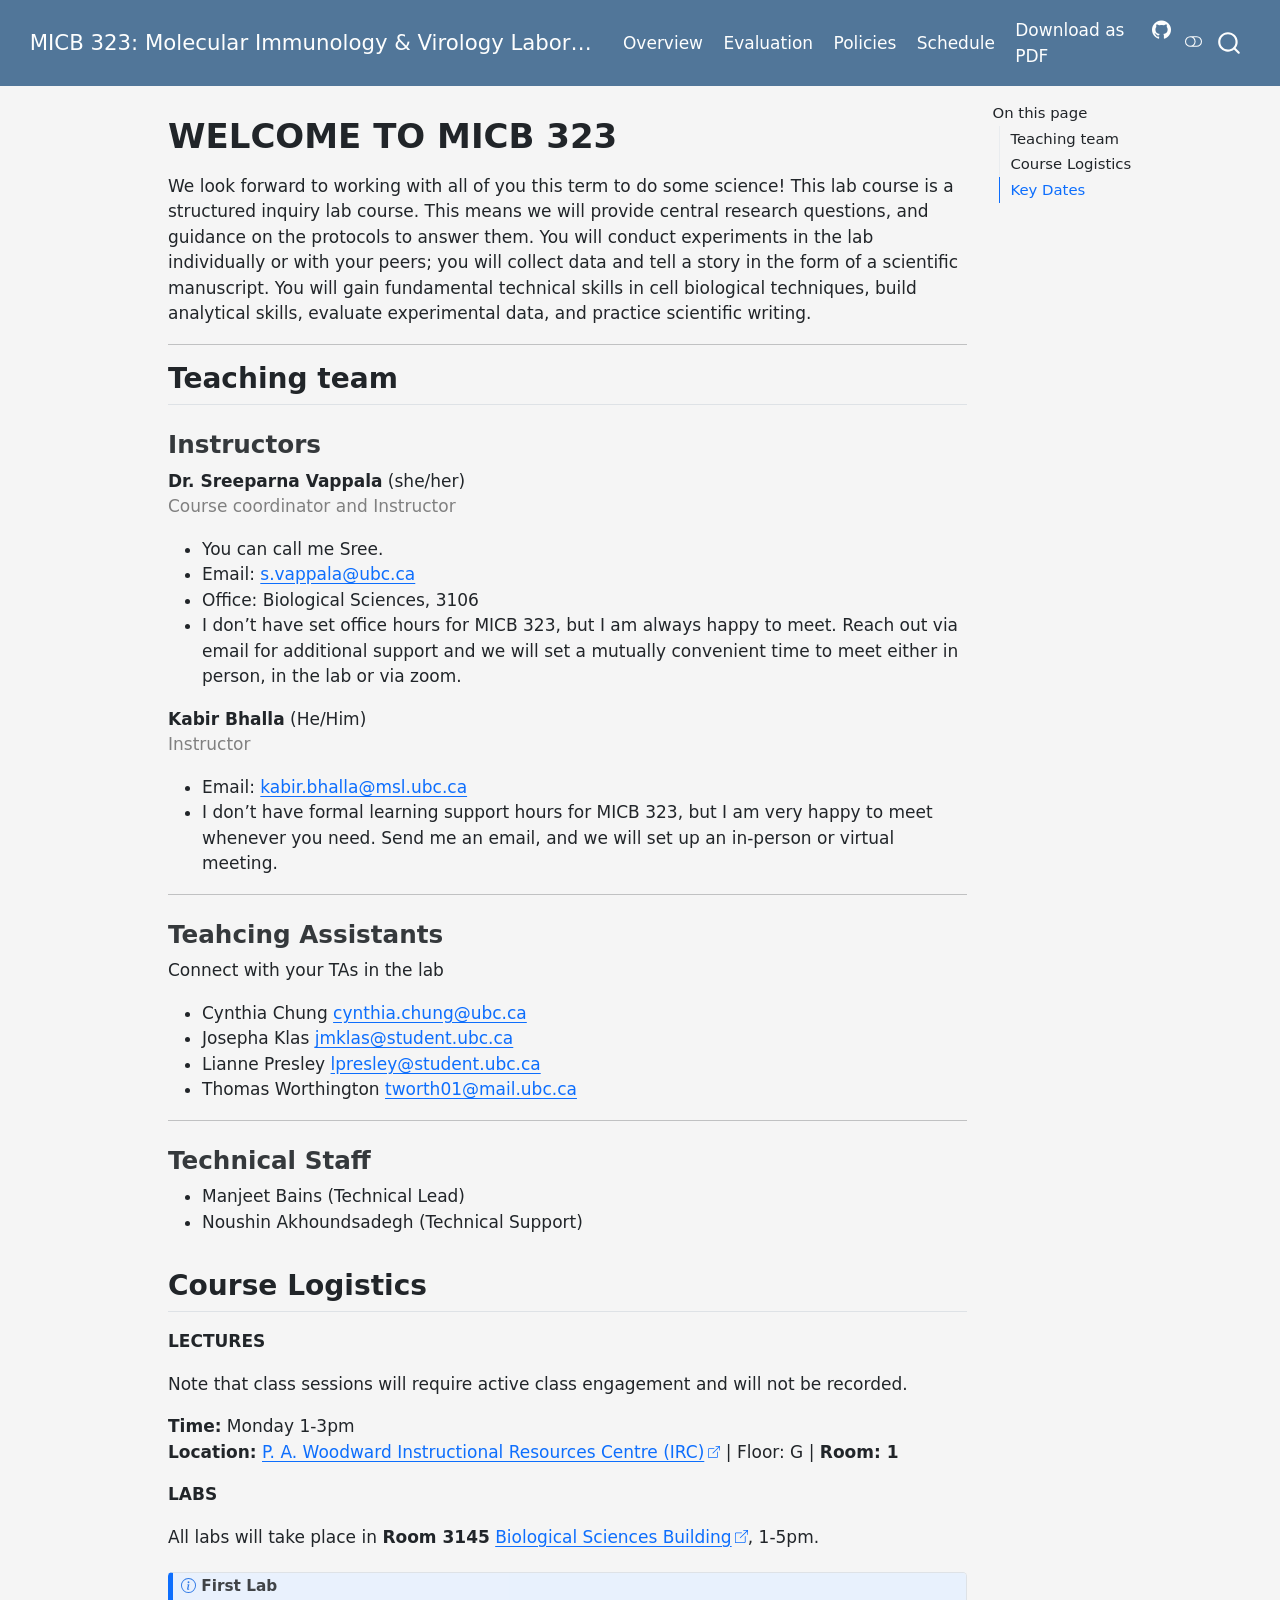
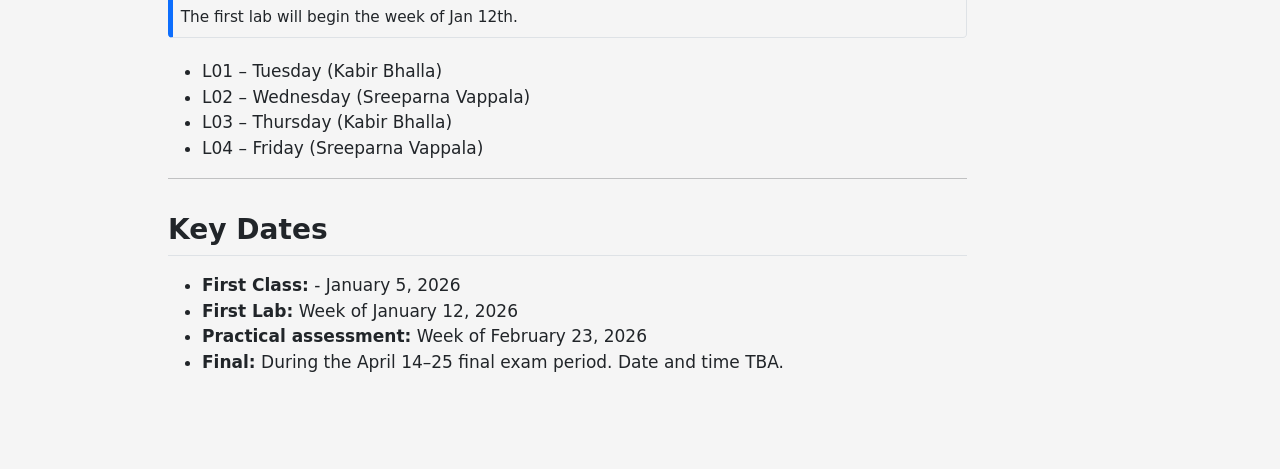
==== commit 0026eead: "Built site for gh-pages" ====
--- a/index.html
+++ b/index.html
@@ -42,9 +42,9 @@
 <link href="site_libs/quarto-html/quarto-syntax-highlighting-587c61ba64f3a5504c4d52d930310e48.css" rel="stylesheet" class="quarto-color-scheme-extra" id="quarto-text-highlighting-styles">
 <script src="site_libs/bootstrap/bootstrap.min.js"></script>
 <link href="site_libs/bootstrap/bootstrap-icons.css" rel="stylesheet">
-<link href="site_libs/bootstrap/bootstrap-3ccee14d926ec93585b534bfed14ab95.min.css" rel="stylesheet" append-hash="true" class="quarto-color-scheme" id="quarto-bootstrap" data-mode="light">
-<link href="site_libs/bootstrap/bootstrap-dark-74c16cd49b7276ebcea2e5b7beba52f1.min.css" rel="stylesheet" append-hash="true" class="quarto-color-scheme quarto-color-alternate" id="quarto-bootstrap" data-mode="light">
-<link href="site_libs/bootstrap/bootstrap-3ccee14d926ec93585b534bfed14ab95.min.css" rel="stylesheet" append-hash="true" class="quarto-color-scheme-extra" id="quarto-bootstrap" data-mode="light">
+<link href="site_libs/bootstrap/bootstrap-cabe82ec482b288a3880491aa7ab6cbd.min.css" rel="stylesheet" append-hash="true" class="quarto-color-scheme" id="quarto-bootstrap" data-mode="light">
+<link href="site_libs/bootstrap/bootstrap-dark-44c35d404c9d61f388c5a20bd0a263a0.min.css" rel="stylesheet" append-hash="true" class="quarto-color-scheme quarto-color-alternate" id="quarto-bootstrap" data-mode="light">
+<link href="site_libs/bootstrap/bootstrap-cabe82ec482b288a3880491aa7ab6cbd.min.css" rel="stylesheet" append-hash="true" class="quarto-color-scheme-extra" id="quarto-bootstrap" data-mode="light">
 <script id="quarto-search-options" type="application/json">{
   "location": "navbar",
   "copy-button": false,
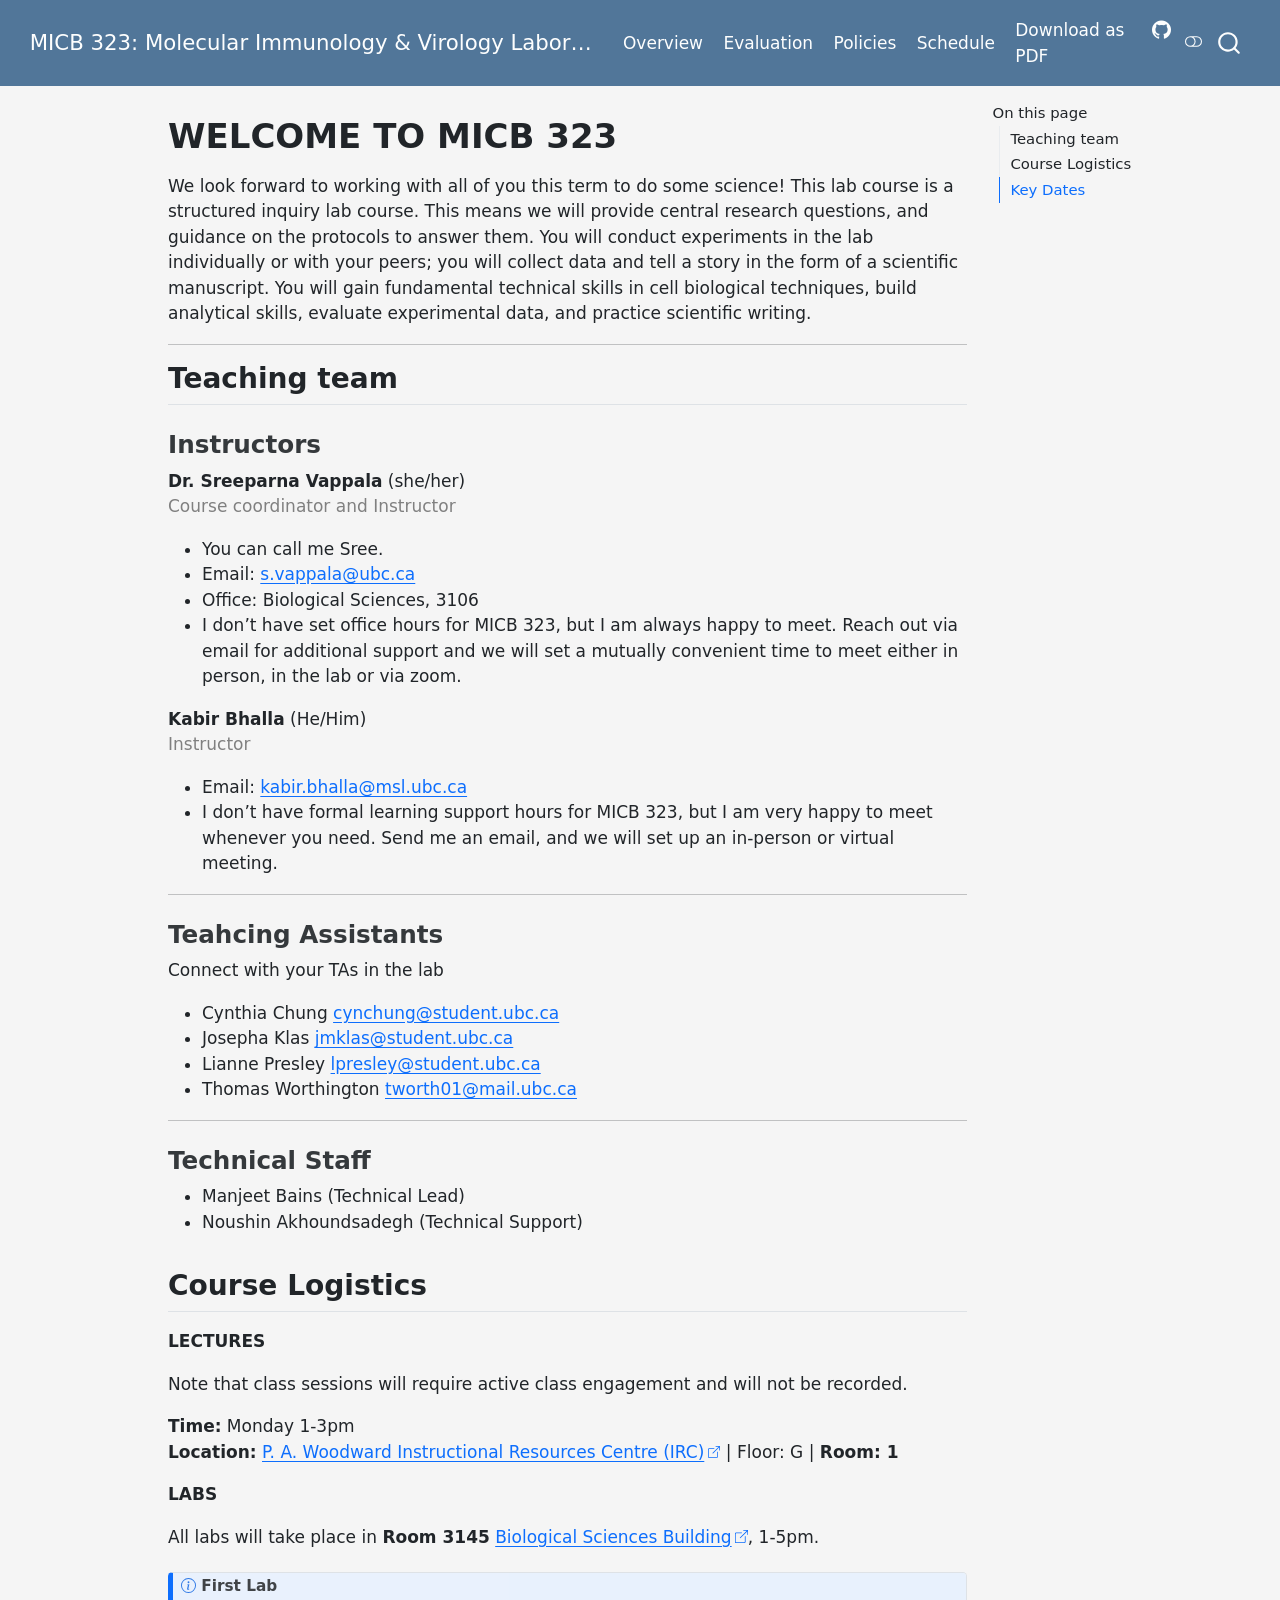
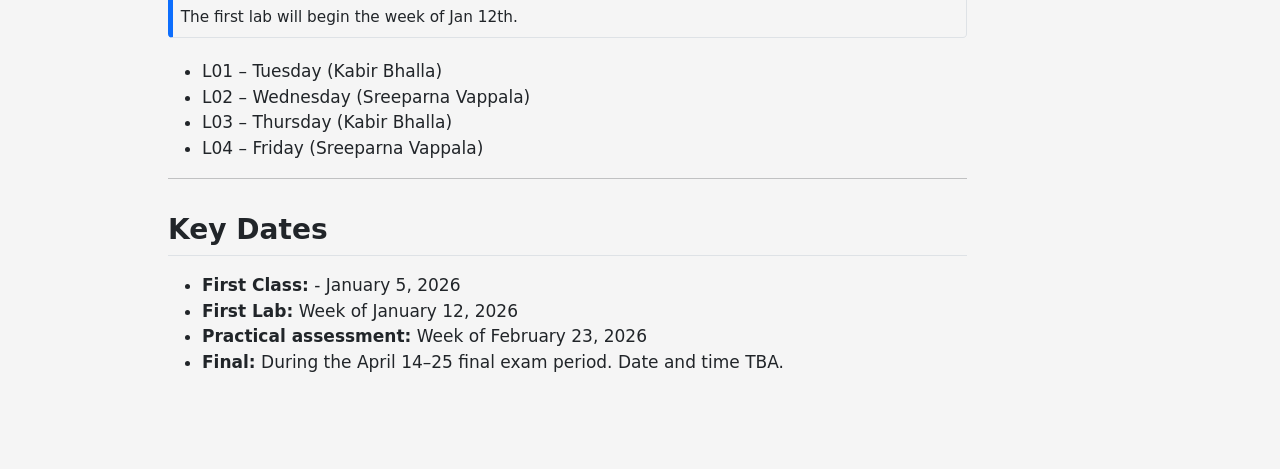
==== commit 6d4d1ef2: "Built site for gh-pages" ====
--- a/index.html
+++ b/index.html
@@ -357,7 +357,7 @@
 <h3 class="anchored" data-anchor-id="teahcing-assistants">Teahcing Assistants</h3>
 <p>Connect with your TAs in the lab</p>
 <ul>
-<li>Cynthia Chung <a href="mailto:cynthia.chung@ubc.ca">cynthia.chung@ubc.ca</a></li>
+<li>Cynthia Chung <a href="mailto:cynchung@student.ubc.ca">cynchung@student.ubc.ca</a></li>
 <li>Josepha Klas <a href="mailto:jmklas@student.ubc.ca">jmklas@student.ubc.ca</a></li>
 <li>Lianne Presley <a href="mailto:lpresley@student.ubc.ca">lpresley@student.ubc.ca</a></li>
 <li>Thomas Worthington <a href="mailto:tworth01@mail.ubc.ca">tworth01@mail.ubc.ca</a></li>
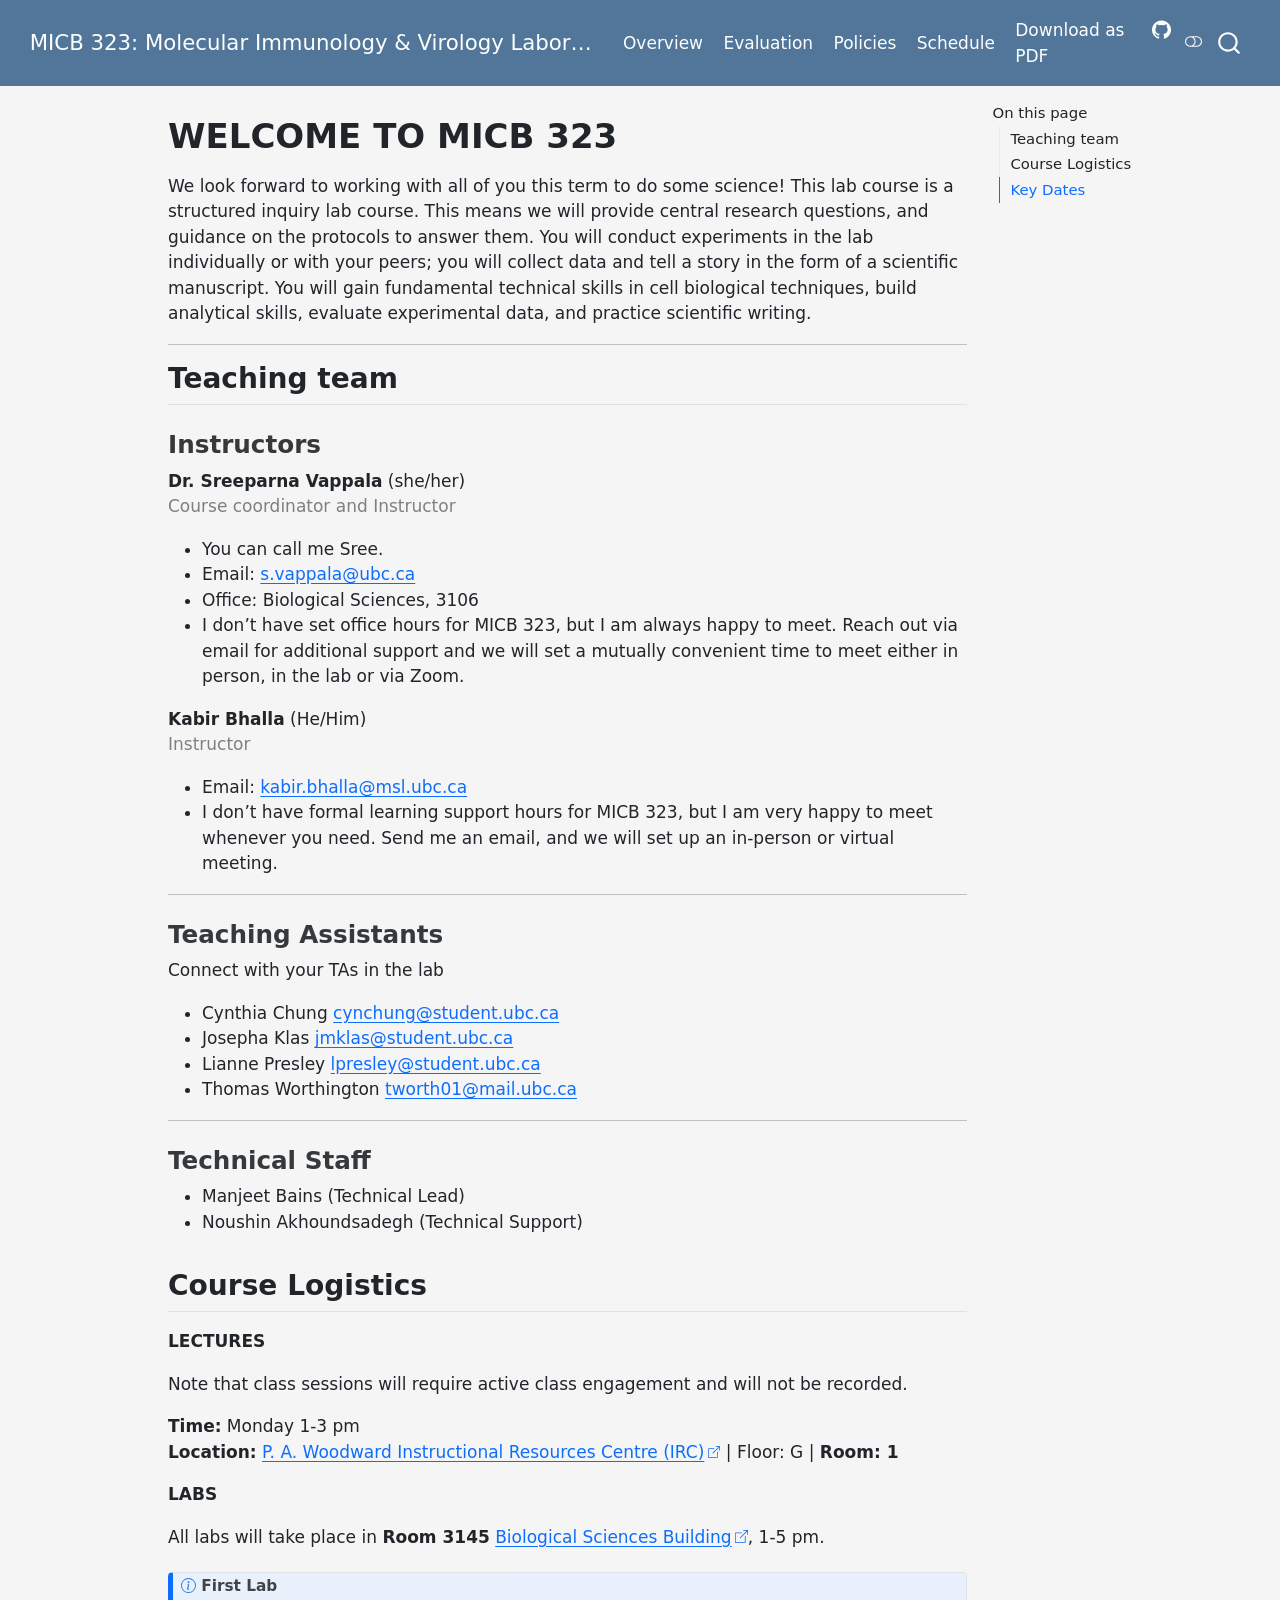
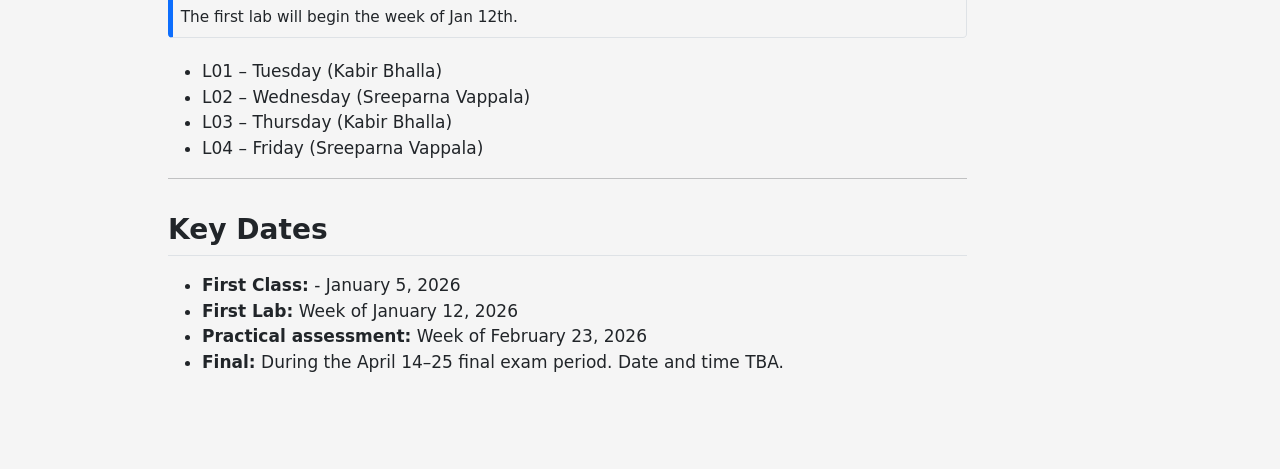
==== commit a1868bae: "Built site for gh-pages" ====
--- a/index.html
+++ b/index.html
@@ -302,7 +302,7 @@
   <li><a href="#teaching-team" id="toc-teaching-team" class="nav-link active" data-scroll-target="#teaching-team">Teaching team</a>
   <ul class="collapse">
   <li><a href="#instructors" id="toc-instructors" class="nav-link" data-scroll-target="#instructors">Instructors</a></li>
-  <li><a href="#teahcing-assistants" id="toc-teahcing-assistants" class="nav-link" data-scroll-target="#teahcing-assistants">Teahcing Assistants</a></li>
+  <li><a href="#teaching-assistants" id="toc-teaching-assistants" class="nav-link" data-scroll-target="#teaching-assistants">Teaching Assistants</a></li>
   <li><a href="#technical-staff" id="toc-technical-staff" class="nav-link" data-scroll-target="#technical-staff">Technical Staff</a></li>
   </ul></li>
   <li><a href="#course-logistics" id="toc-course-logistics" class="nav-link" data-scroll-target="#course-logistics">Course Logistics</a></li>
@@ -344,7 +344,7 @@
 <li>You can call me Sree.</li>
 <li>Email: <a href="mailto:s.vappala@ubc.ca">s.vappala@ubc.ca</a></li>
 <li>Office: Biological Sciences, 3106</li>
-<li>I don’t have set office hours for MICB 323, but I am always happy to meet. Reach out via email for additional support and we will set a mutually convenient time to meet either in person, in the lab or via zoom.</li>
+<li>I don’t have set office hours for MICB 323, but I am always happy to meet. Reach out via email for additional support and we will set a mutually convenient time to meet either in person, in the lab or via Zoom.</li>
 </ul>
 <p><strong>Kabir Bhalla</strong> (He/Him)<br> <span style="color:gray;">Instructor</span></p>
 <ul>
@@ -353,8 +353,8 @@
 </ul>
 <hr>
 </section>
-<section id="teahcing-assistants" class="level3">
-<h3 class="anchored" data-anchor-id="teahcing-assistants">Teahcing Assistants</h3>
+<section id="teaching-assistants" class="level3">
+<h3 class="anchored" data-anchor-id="teaching-assistants">Teaching Assistants</h3>
 <p>Connect with your TAs in the lab</p>
 <ul>
 <li>Cynthia Chung <a href="mailto:cynchung@student.ubc.ca">cynchung@student.ubc.ca</a></li>
@@ -376,10 +376,10 @@
 <h2 class="anchored" data-anchor-id="course-logistics">Course Logistics</h2>
 <p><strong>LECTURES</strong></p>
 <p>Note that class sessions will require active class engagement and will not be recorded.</p>
-<p><strong>Time:</strong> Monday 1-3pm<br>
+<p><strong>Time:</strong> Monday 1-3 pm<br>
 <strong>Location:</strong> <a href="https://maps.ubc.ca/?code=IRC">P. A. Woodward Instructional Resources Centre (IRC)</a> | Floor: G | <strong>Room: 1</strong></p>
 <p><strong>LABS</strong></p>
-<p>All labs will take place in <strong>Room 3145</strong> <a href="https://maps.ubc.ca/?code=BIOL">Biological Sciences Building</a>, 1-5pm.</p>
+<p>All labs will take place in <strong>Room 3145</strong> <a href="https://maps.ubc.ca/?code=BIOL">Biological Sciences Building</a>, 1-5 pm.</p>
 <div class="callout callout-style-default callout-note callout-titled">
 <div class="callout-header d-flex align-content-center">
 <div class="callout-icon-container">
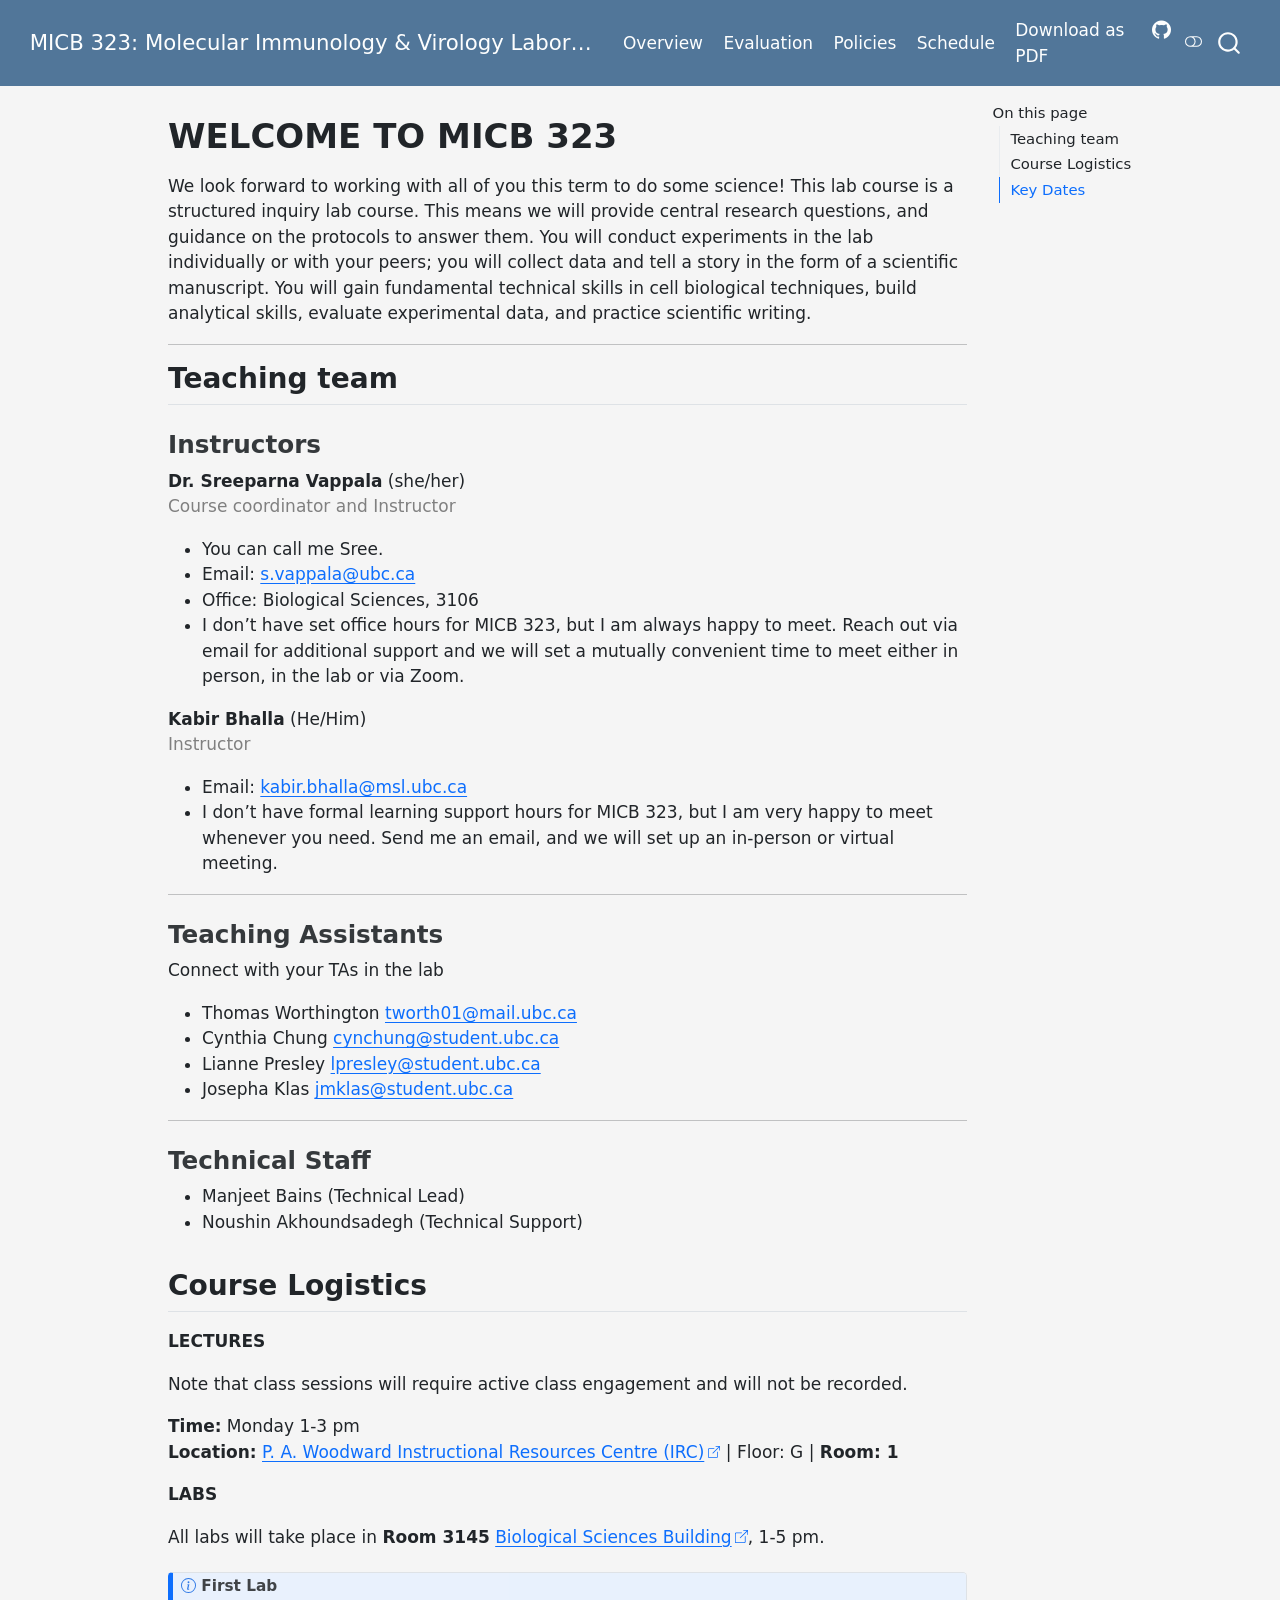
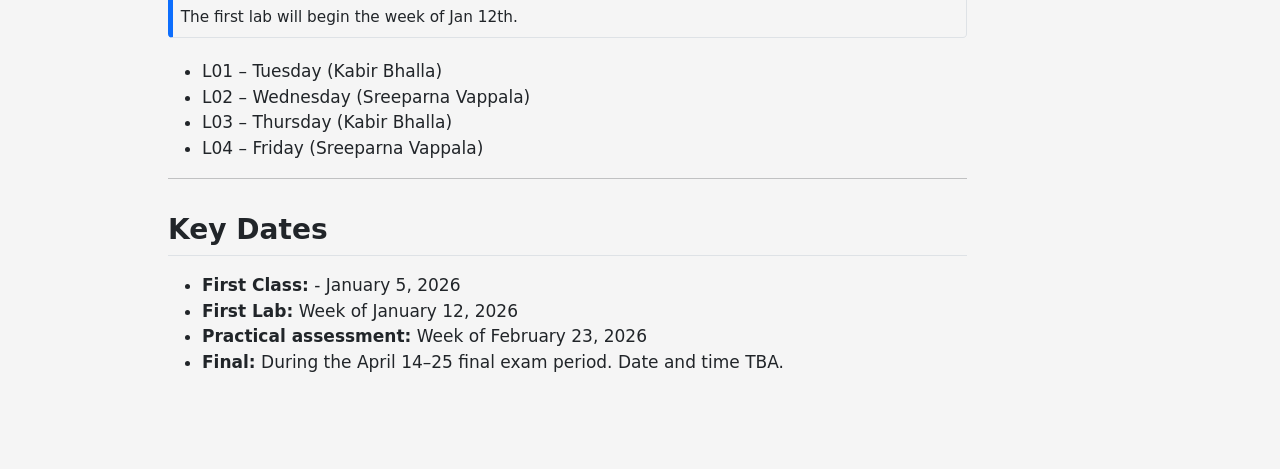
==== commit b80999c6: "Built site for gh-pages" ====
--- a/index.html
+++ b/index.html
@@ -357,10 +357,10 @@
 <h3 class="anchored" data-anchor-id="teaching-assistants">Teaching Assistants</h3>
 <p>Connect with your TAs in the lab</p>
 <ul>
+<li>Thomas Worthington <a href="mailto:tworth01@mail.ubc.ca">tworth01@mail.ubc.ca</a></li>
 <li>Cynthia Chung <a href="mailto:cynchung@student.ubc.ca">cynchung@student.ubc.ca</a></li>
+<li>Lianne Presley <a href="mailto:lpresley@student.ubc.ca">lpresley@student.ubc.ca</a></li>
 <li>Josepha Klas <a href="mailto:jmklas@student.ubc.ca">jmklas@student.ubc.ca</a></li>
-<li>Lianne Presley <a href="mailto:lpresley@student.ubc.ca">lpresley@student.ubc.ca</a></li>
-<li>Thomas Worthington <a href="mailto:tworth01@mail.ubc.ca">tworth01@mail.ubc.ca</a></li>
 </ul>
 <hr>
 </section>
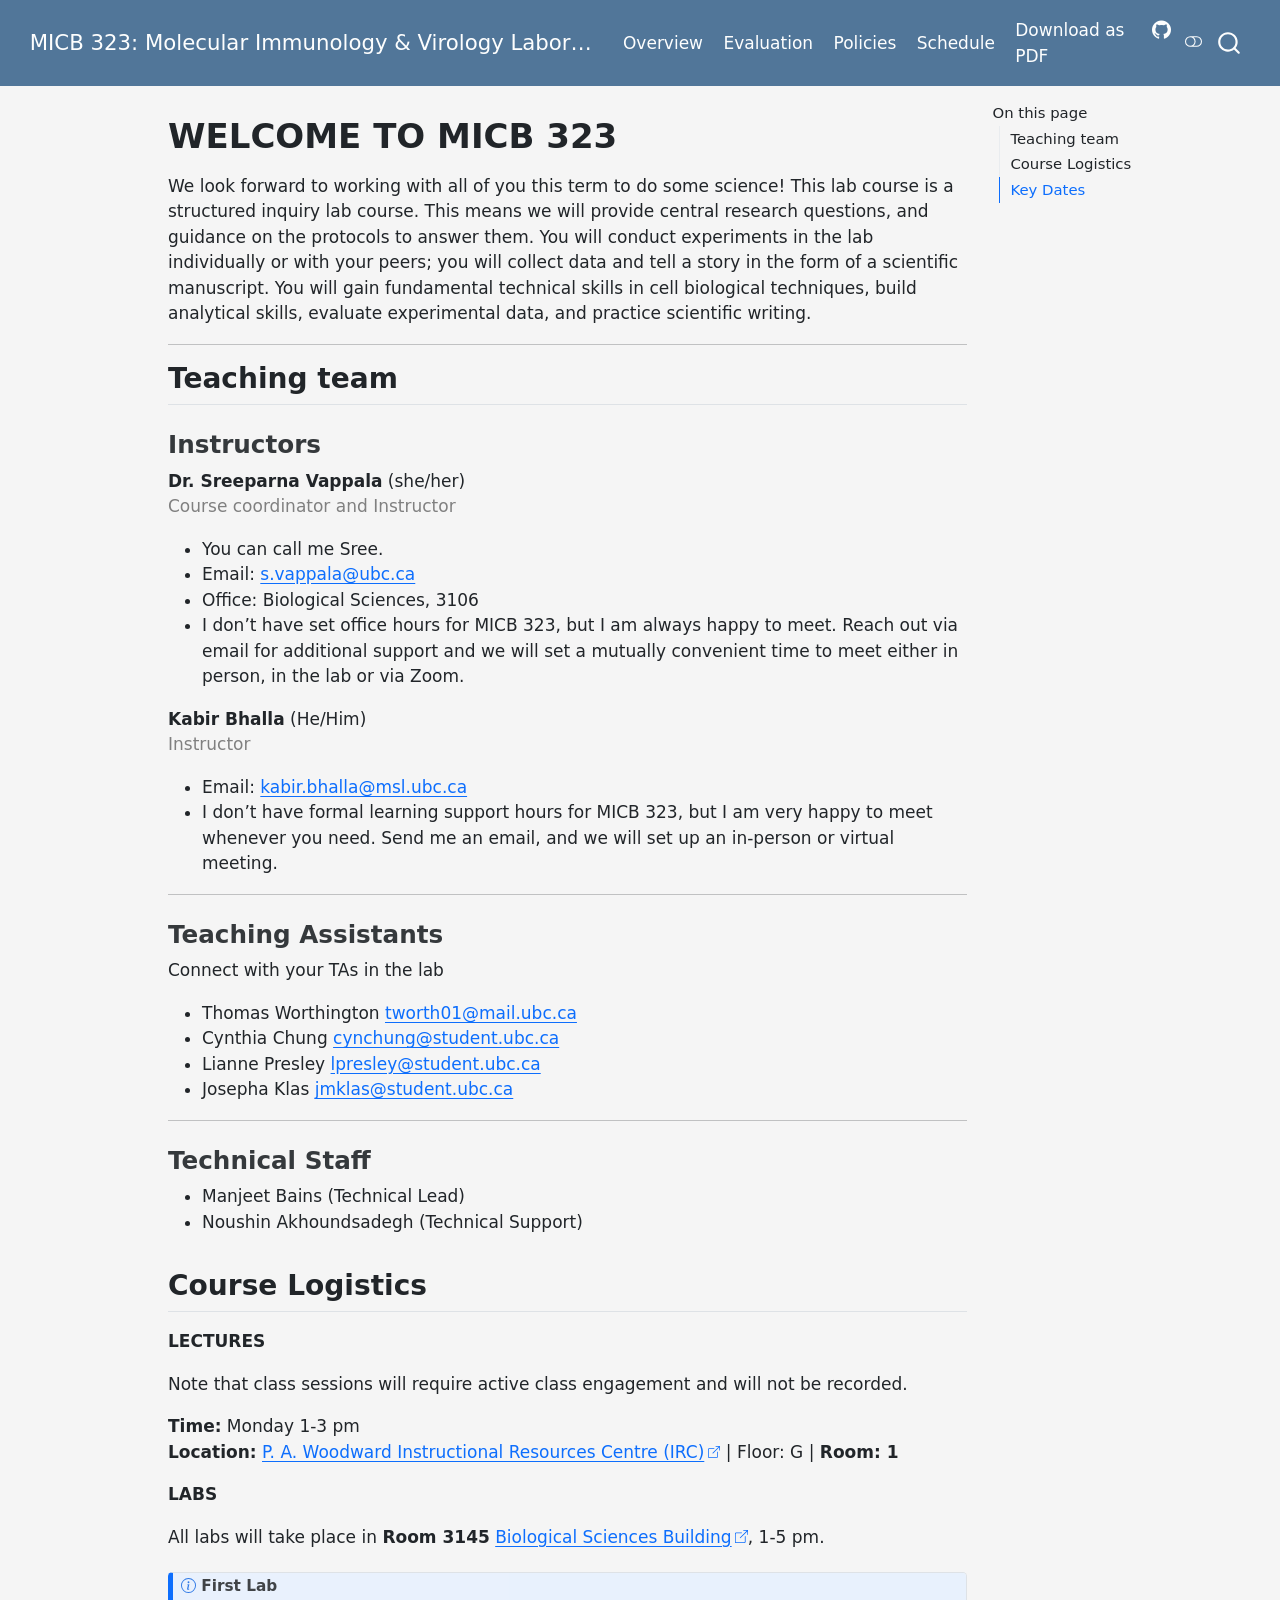
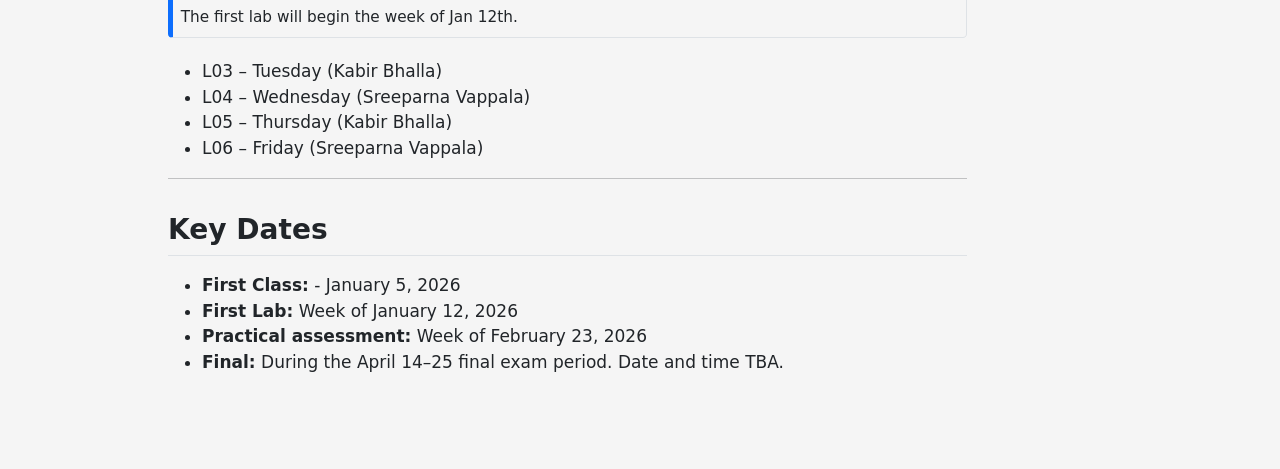
==== commit ac65b498: "Built site for gh-pages" ====
--- a/index.html
+++ b/index.html
@@ -394,10 +394,10 @@
 </div>
 </div>
 <ul>
-<li>L01 – Tuesday (Kabir Bhalla)</li>
-<li>L02 – Wednesday (Sreeparna Vappala)</li>
-<li>L03 – Thursday (Kabir Bhalla)</li>
-<li>L04 – Friday (Sreeparna Vappala)</li>
+<li>L03 – Tuesday (Kabir Bhalla)</li>
+<li>L04 – Wednesday (Sreeparna Vappala)</li>
+<li>L05 – Thursday (Kabir Bhalla)</li>
+<li>L06 – Friday (Sreeparna Vappala)</li>
 </ul>
 <hr>
 </section>
